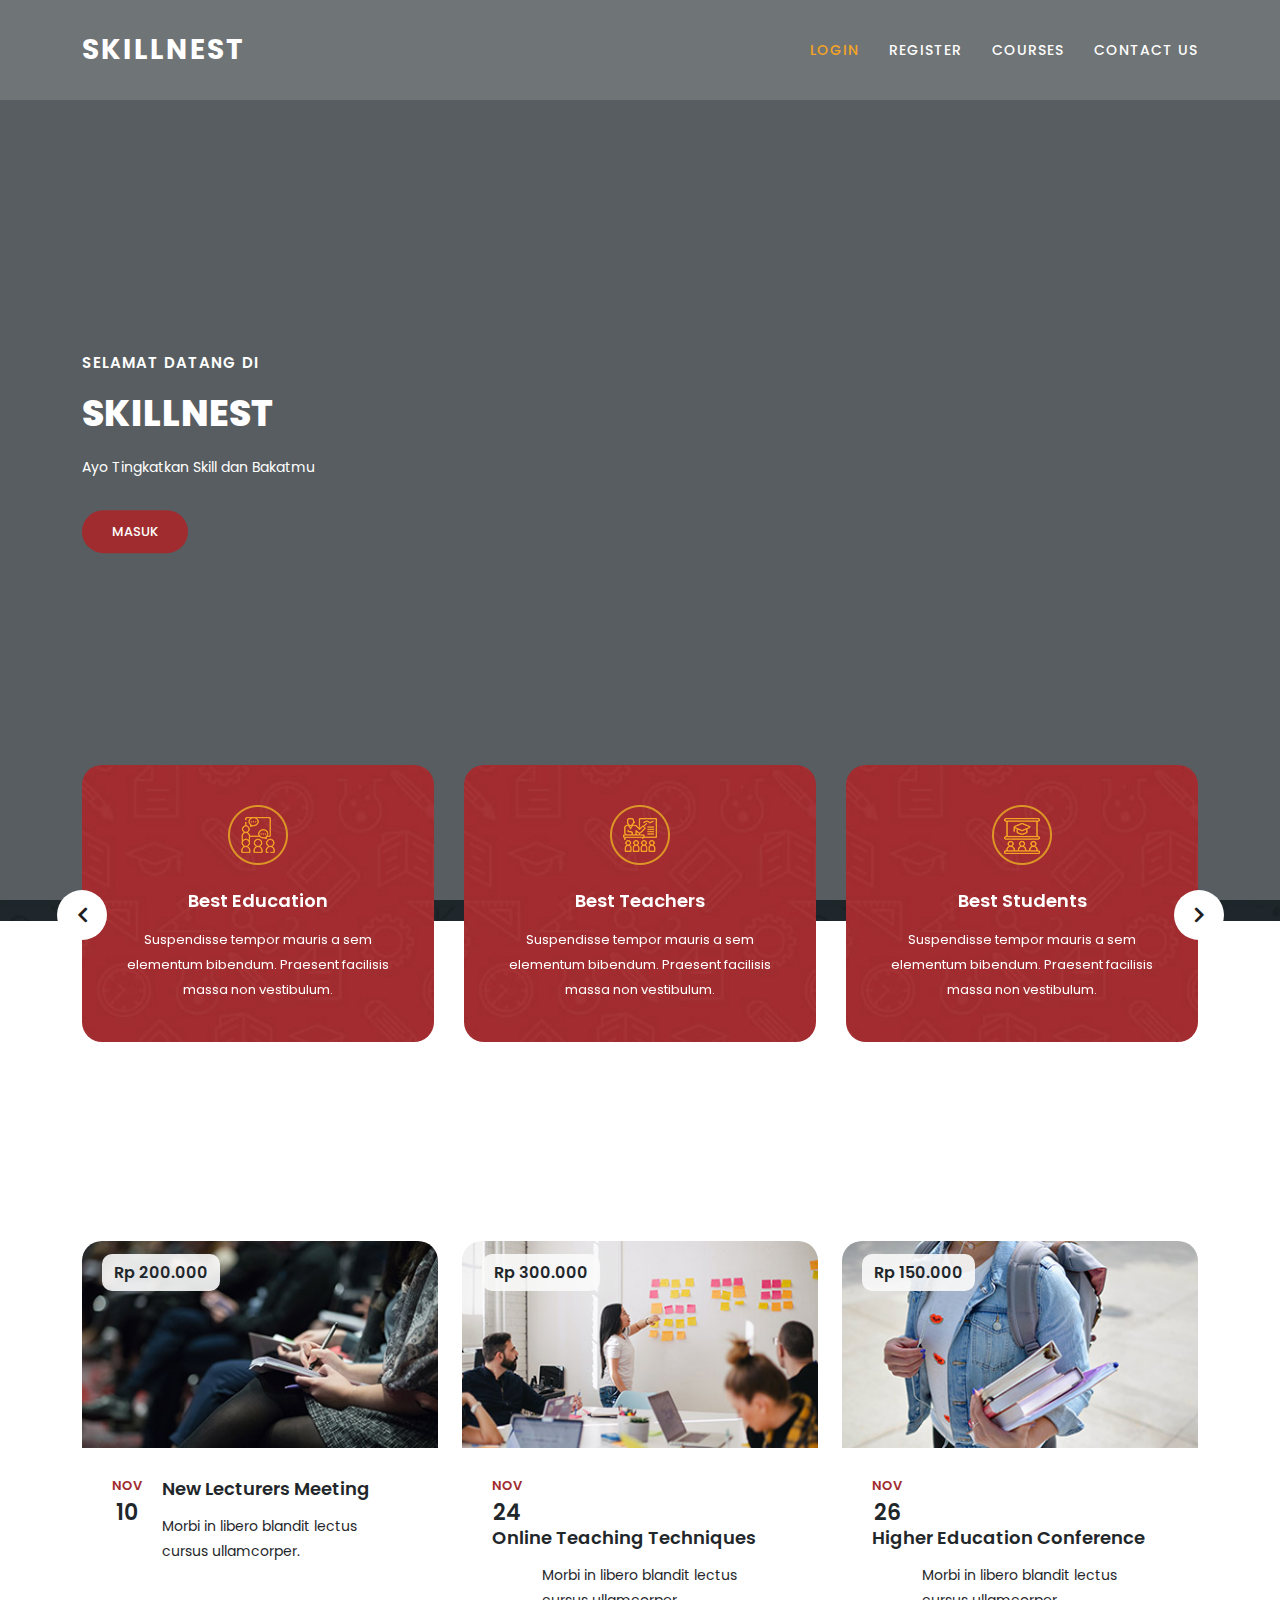
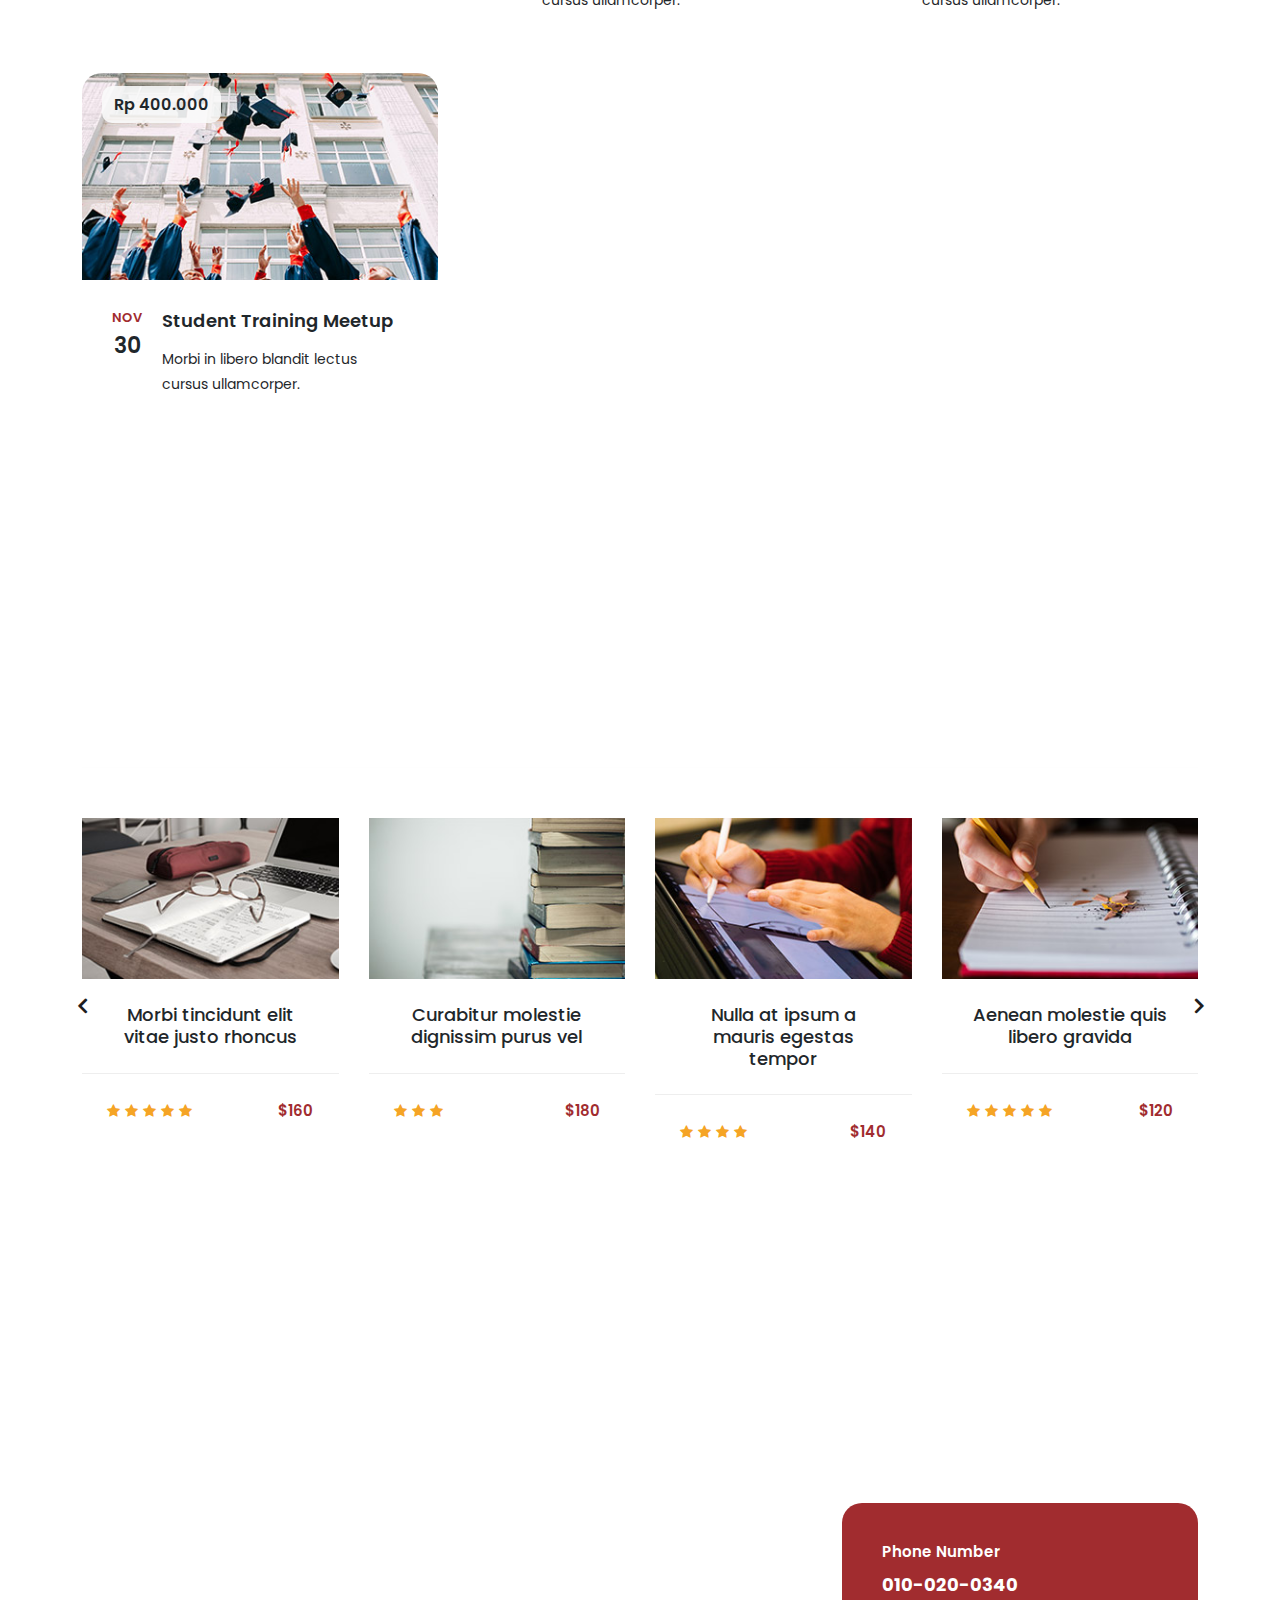
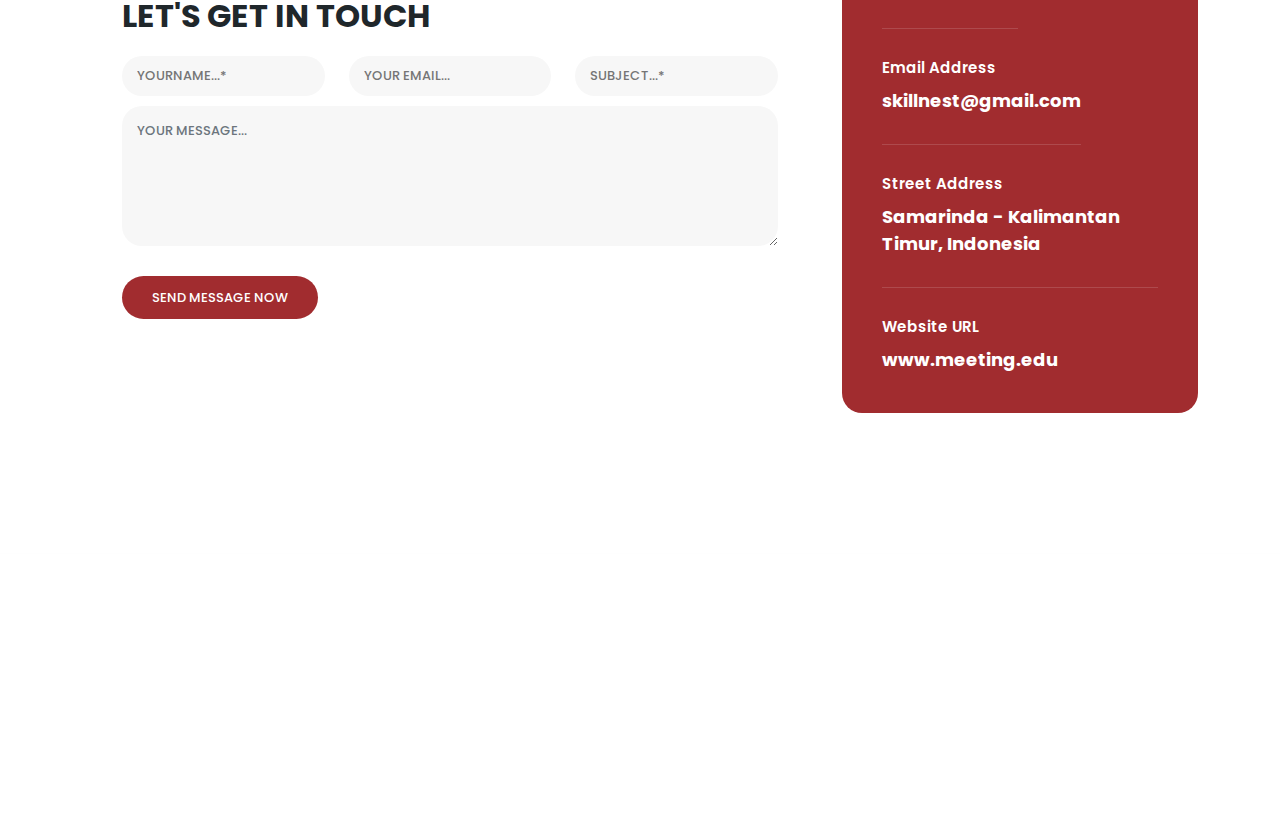
==== index.html @ efd804af "test" ====
<!DOCTYPE html>
<html lang="en">

  <head>

    <meta charset="utf-8">
    <meta name="viewport" content="width=device-width, initial-scale=1, shrink-to-fit=no">
    <meta name="description" content="">
    <meta name="author" content="TemplateMo">
    <link href="https://fonts.googleapis.com/css?family=Poppins:100,200,300,400,500,600,700,800,900" rel="stylesheet">

    <title>Landing Page</title>

    <!-- Bootstrap core CSS -->
    <link href="vendor/bootstrap/css/bootstrap.min.css" rel="stylesheet">


    <!-- Additional CSS Files -->
    <link rel="stylesheet" href="assets/css/fontawesome.css">
    <link rel="stylesheet" href="assets/css/templatemo-edu-meeting.css">
    <link rel="stylesheet" href="assets/css/owl.css">
    <link rel="stylesheet" href="assets/css/lightbox.css">

  </head>

<body>


  <!-- ***** Header Area Start ***** -->
  <header class="header-area header-sticky">
      <div class="container">
          <div class="row">
              <div class="col-12">
                  <nav class="main-nav">
                      <!-- ***** Logo Start ***** -->
                      <a href="index.html" class="logo">
                          SkillNest     
                      </a>
                      <!-- ***** Logo End ***** -->
                      <!-- ***** Menu Start ***** -->
                      <ul class="nav">
                          <li class="scroll-to-section"><a href="#top" class="active">Login</a></li>
                          <li class="scroll-to-section"><a href="#apply">Register
                          <li><a href="meetings.html">Courses</a></li>
                          <li class="scroll-to-section"><a href="#contact">Contact Us</a></li> 
                      </ul>        
                      <a class='menu-trigger'>
                          <span>Menu</span>
                      </a>
                      <!-- ***** Menu End ***** -->
                  </nav>
              </div>
          </div>
      </div>
  </header>
  <!-- ***** Header Area End ***** -->

  <!-- ***** Main Banner Area Start ***** -->
  <section class="section main-banner" id="top" data-section="section1">
      <video autoplay muted loop id="bg-video">
          <source src="assets/images/course-video.mp4" type="video/mp4" />
      </video>

      <div class="video-overlay header-text">
          <div class="container">
            <div class="row">
              <div class="col-lg-12">
                <div class="caption">
              <h6>Selamat Datang di</h6>
              <h2>SkillNest</h2>
              <p>Ayo Tingkatkan Skill dan Bakatmu</p>
              <div class="main-button-red">
                  <div class="scroll-to-section"><a href="#contact">Masuk</a></div>
              </div>
          </div>
              </div>
            </div>
          </div>
      </div>
  </section>
  <!-- ***** Main Banner Area End ***** -->

  <section class="services">
    <div class="container">
      <div class="row">
        <div class="col-lg-12">
          <div class="owl-service-item owl-carousel">
          
            <div class="item">
              <div class="icon">
                <img src="assets/images/service-icon-01.png" alt="">
              </div>
              <div class="down-content">
                <h4>Best Education</h4>
                <p>Suspendisse tempor mauris a sem elementum bibendum. Praesent facilisis massa non vestibulum.</p>
              </div>
            </div>
            
            <div class="item">
              <div class="icon">
                <img src="assets/images/service-icon-02.png" alt="">
              </div>
              <div class="down-content">
                <h4>Best Teachers</h4>
                <p>Suspendisse tempor mauris a sem elementum bibendum. Praesent facilisis massa non vestibulum.</p>
              </div>
            </div>
            
            <div class="item">
              <div class="icon">
                <img src="assets/images/service-icon-03.png" alt="">
              </div>
              <div class="down-content">
                <h4>Best Students</h4>
                <p>Suspendisse tempor mauris a sem elementum bibendum. Praesent facilisis massa non vestibulum.</p>
              </div>
            </div>
            
            <div class="item">
              <div class="icon">
                <img src="assets/images/service-icon-02.png" alt="">
              </div>
              <div class="down-content">
                <h4>Online Meeting</h4>
                <p>Suspendisse tempor mauris a sem elementum bibendum. Praesent facilisis massa non vestibulum.</p>
              </div>
            </div>
            
            <div class="item">
              <div class="icon">
                <img src="assets/images/service-icon-03.png" alt="">
              </div>
              <div class="down-content">
                <h4>Best Networking</h4>
                <p>Suspendisse tempor mauris a sem elementum bibendum. Praesent facilisis massa non vestibulum.</p>
              </div>
            </div>
            
          </div>
        </div>
      </div>
    </div>
  </section>

  <section class="upcoming-meetings" id="meetings">
    <div class="container">
      <div class="row">
        <div class="col-lg-12">
          <div class="section-heading">
            <h2>Upcoming Meetings</h2>
          </div>
        </div>
        <div class="col-lg-12">
          <div class="row">
            <div class="col-lg-4 ">
              <div class="meeting-item">
                <div class="thumb">
                  <div class="price">
                    <span>Rp 200.000</span>
                  </div>
                  <a href="meeting-details.html"><img src="assets/images/meeting-01.jpg" alt="New Lecturer Meeting"></a>
                </div>
                <div class="down-content">
                  <div class="date">
                    <h6>Nov <span>10</span></h6>
                  </div>
                  <a href="meeting-details.html"><h4>New Lecturers Meeting</h4></a>
                  <p>Morbi in libero blandit lectus<br>cursus ullamcorper.</p>
                </div>
              </div>
            </div>
            <div class="col-lg-4">
              <div class="meeting-item">
                <div class="thumb">
                  <div class="price">
                    <span>Rp 300.000</span>
                  </div>
                  <a href="meeting-details.html"><img src="assets/images/meeting-02.jpg" alt="Online Teaching"></a>
                </div>
                <div class="down-content">
                  <div class="date">
                    <h6>Nov <span>24</span></h6>
                  </div>
                  <a href="meeting-details.html"><h4>Online Teaching Techniques</h4></a>
                  <p>Morbi in libero blandit lectus<br>cursus ullamcorper.</p>
                </div>
              </div>
            </div>
            <div class="col-lg-4">
              <div class="meeting-item">
                <div class="thumb">
                  <div class="price">
                    <span>Rp 150.000</span>
                  </div>
                  <a href="meeting-details.html"><img src="assets/images/meeting-03.jpg" alt="Higher Education"></a>
                </div>
                <div class="down-content">
                  <div class="date">
                    <h6>Nov <span>26</span></h6>
                  </div>
                  <a href="meeting-details.html"><h4>Higher Education Conference</h4></a>
                  <p>Morbi in libero blandit lectus<br>cursus ullamcorper.</p>
                </div>
              </div>
            </div>
            <div class="col-lg-4
            ">
              <div class="meeting-item">
                <div class="thumb">
                  <div class="price">
                    <span>Rp 400.000</span>
                  </div>
                  <a href="meeting-details.html"><img src="assets/images/meeting-04.jpg" alt="Student Training"></a>
                </div>
                <div class="down-content">
                  <div class="date">
                    <h6>Nov <span>30</span></h6>
                  </div>
                  <a href="meeting-details.html"><h4>Student Training Meetup</h4></a>
                  <p>Morbi in libero blandit lectus<br>cursus ullamcorper.</p>
                </div>
              </div>
            </div>
          </div>
        </div>
      </div>
    </div>
  </section>

  <!-- <section class="apply-now" id="apply">
  <div class="container">
      <div class="row">
        <div class="col-lg-6 align-self-center">
          <div class="row">
            <div class="col-lg-12">
              <div class="item">
                <h3>APPLY FOR BACHELOR DEGREE</h3>
                <p>You are allowed to use this edu meeting CSS template for your school or university or business. You can feel free to modify or edit this layout.</p>
                <div class="main-button-red">
                  <div class="scroll-to-section"><a href="#contact">Join Us Now!</a></div>
              </div>
              </div>
            </div>
            <div class="col-lg-12">
              <div class="item">
                <h3>APPLY FOR BACHELOR DEGREE</h3>
                <p>You are not allowed to redistribute the template ZIP file on any other template website. Please contact us for more information.</p>
                <div class="main-button-yellow">
                  <div class="scroll-to-section"><a href="#contact">Join Us Now!</a></div>
              </div>
              </div>
            </div>
          </div>
        </div>
        <div class="col-lg-6">
          <div class="accordions is-first-expanded">
            <article class="accordion">
                <div class="accordion-head">
                    <span>About Edu Meeting HTML Template</span>
                    <span class="icon">
                        <i class="icon fa fa-chevron-right"></i>
                    </span>
                </div>
                <div class="accordion-body">
                    <div class="content">
                        <p>If you want to get the latest collection of HTML CSS templates for your websites, you may visit <a rel="nofollow" href="https://www.toocss.com/" target="_blank">Too CSS website</a>. If you need a working contact form script, please visit <a href="https://templatemo.com/contact" target="_parent">our contact page</a> for more info.</p>
                    </div>
                </div>
            </article>
            <article class="accordion">
                <div class="accordion-head">
                    <span>HTML CSS Bootstrap Layout</span>
                    <span class="icon">
                        <i class="icon fa fa-chevron-right"></i>
                    </span>
                </div>
                <div class="accordion-body">
                    <div class="content">
                        <p>Etiam posuere metus orci, vel consectetur elit imperdiet eu. Cras ipsum magna, maximus at semper sit amet, eleifend eget neque. Nunc facilisis quam purus, sed vulputate augue interdum vitae. Aliquam a elit massa.<br><br>
                        Nulla malesuada elit lacus, ac ultricies massa varius sed. Etiam eu metus eget nibh consequat aliquet. Proin fringilla, quam at euismod porttitor, odio odio tempus ligula, ut feugiat ex erat nec mauris. Donec viverra velit eget lectus sollicitudin tincidunt.</p>
                    </div>
                </div>
            </article>
            <article class="accordion">
                <div class="accordion-head">
                    <span>Please tell your friends</span>
                    <span class="icon">
                        <i class="icon fa fa-chevron-right"></i>
                    </span>
                </div>
                <div class="accordion-body">
                    <div class="content">
                        <p>Ut vehicula mauris est, sed sodales justo rhoncus eu. Morbi porttitor quam velit, at ullamcorper justo suscipit sit amet. Quisque at suscipit mi, non efficitur velit.<br><br>
                        Cras et tortor semper, placerat eros sit amet, porta est. Mauris porttitor sapien et quam volutpat luctus. Nullam sodales ipsum ac neque ultricies varius.</p>
                    </div>
                </div>
            </article>
            <article class="accordion last-accordion">
                <div class="accordion-head">
                    <span>Share this to your colleagues</span>
                    <span class="icon">
                        <i class="icon fa fa-chevron-right"></i>
                    </span>
                </div>
                <div class="accordion-body">
                    <div class="content">
                        <p>Maecenas suscipit enim libero, vel lobortis justo condimentum id. Interdum et malesuada fames ac ante ipsum primis in faucibus.<br><br>
                        Sed eleifend metus sit amet magna tristique, posuere laoreet arcu semper. Nulla pellentesque ut tortor sit amet maximus. In eu libero ullamcorper, semper nisi quis, convallis nisi.</p>
                    </div>
                </div>
            </article>
        </div>
        </div>
      </div>
    </div>
  </section> -->

  <section class="our-courses" id="courses">
    <div class="container">
      <div class="row">
        <div class="col-lg-12">
          <div class="section-heading">
            <h2>Our Popular Courses</h2>
          </div>
        </div>
        <div class="col-lg-12">
          <div class="owl-courses-item owl-carousel">
            <div class="item">
              <img src="assets/images/course-01.jpg" alt="Course One">
              <div class="down-content">
                <h4>Morbi tincidunt elit vitae justo rhoncus</h4>
                <div class="info">
                  <div class="row">
                    <div class="col-8">
                      <ul>
                        <li><i class="fa fa-star"></i></li>
                        <li><i class="fa fa-star"></i></li>
                        <li><i class="fa fa-star"></i></li>
                        <li><i class="fa fa-star"></i></li>
                        <li><i class="fa fa-star"></i></li>
                      </ul>
                    </div>
                    <div class="col-4">
                       <span>$160</span>
                    </div>
                  </div>
                </div>
              </div>
            </div>
            <div class="item">
              <img src="assets/images/course-02.jpg" alt="Course Two">
              <div class="down-content">
                <h4>Curabitur molestie dignissim purus vel</h4>
                <div class="info">
                  <div class="row">
                    <div class="col-8">
                      <ul>
                        <li><i class="fa fa-star"></i></li>
                        <li><i class="fa fa-star"></i></li>
                        <li><i class="fa fa-star"></i></li>
                      </ul>
                    </div>
                    <div class="col-4">
                       <span>$180</span>
                    </div>
                  </div>
                </div>
              </div>
            </div>
            <div class="item">
              <img src="assets/images/course-03.jpg" alt="">
              <div class="down-content">
                <h4>Nulla at ipsum a mauris egestas tempor</h4>
                <div class="info">
                  <div class="row">
                    <div class="col-8">
                      <ul>
                        <li><i class="fa fa-star"></i></li>
                        <li><i class="fa fa-star"></i></li>
                        <li><i class="fa fa-star"></i></li>
                        <li><i class="fa fa-star"></i></li>
                      </ul>
                    </div>
                    <div class="col-4">
                       <span>$140</span>
                    </div>
                  </div>
                </div>
              </div>
            </div>
            <div class="item">
              <img src="assets/images/course-04.jpg" alt="">
              <div class="down-content">
                <h4>Aenean molestie quis libero gravida</h4>
                <div class="info">
                  <div class="row">
                    <div class="col-8">
                      <ul>
                        <li><i class="fa fa-star"></i></li>
                        <li><i class="fa fa-star"></i></li>
                        <li><i class="fa fa-star"></i></li>
                        <li><i class="fa fa-star"></i></li>
                        <li><i class="fa fa-star"></i></li>
                      </ul>
                    </div>
                    <div class="col-4">
                       <span>$120</span>
                    </div>
                  </div>
                </div>
              </div>
            </div>
            <div class="item">
              <img src="assets/images/course-01.jpg" alt="">
              <div class="down-content">
                <h4>Lorem ipsum dolor sit amet adipiscing elit</h4>
                <div class="info">
                  <div class="row">
                    <div class="col-8">
                      <ul>
                        <li><i class="fa fa-star"></i></li>
                        <li><i class="fa fa-star"></i></li>
                        <li><i class="fa fa-star"></i></li>
                        <li><i class="fa fa-star"></i></li>
                        <li><i class="fa fa-star"></i></li>
                      </ul>
                    </div>
                    <div class="col-4">
                       <span>$250</span>
                    </div>
                  </div>
                </div>
              </div>
            </div>
            <div class="item">
              <img src="assets/images/course-02.jpg" alt="">
              <div class="down-content">
                <h4>TemplateMo is the best website for Free CSS</h4>
                <div class="info">
                  <div class="row">
                    <div class="col-8">
                      <ul>
                        <li><i class="fa fa-star"></i></li>
                        <li><i class="fa fa-star"></i></li>
                        <li><i class="fa fa-star"></i></li>
                        <li><i class="fa fa-star"></i></li>
                        <li><i class="fa fa-star"></i></li>
                      </ul>
                    </div>
                    <div class="col-4">
                       <span>$270</span>
                    </div>
                  </div>
                </div>
              </div>
            </div>
            <div class="item">
              <img src="assets/images/course-03.jpg" alt="">
              <div class="down-content">
                <h4>Web Design Templates at your finger tips</h4>
                <div class="info">
                  <div class="row">
                    <div class="col-8">
                      <ul>
                        <li><i class="fa fa-star"></i></li>
                        <li><i class="fa fa-star"></i></li>
                        <li><i class="fa fa-star"></i></li>
                        <li><i class="fa fa-star"></i></li>
                        <li><i class="fa fa-star"></i></li>
                      </ul>
                    </div>
                    <div class="col-4">
                       <span>$340</span>
                    </div>
                  </div>
                </div>
              </div>
            </div>
            <div class="item">
              <img src="assets/images/course-04.jpg" alt="">
              <div class="down-content">
                <h4>Please visit our website again</h4>
                <div class="info">
                  <div class="row">
                    <div class="col-8">
                      <ul>
                        <li><i class="fa fa-star"></i></li>
                        <li><i class="fa fa-star"></i></li>
                        <li><i class="fa fa-star"></i></li>
                        <li><i class="fa fa-star"></i></li>
                        <li><i class="fa fa-star"></i></li>
                      </ul>
                    </div>
                    <div class="col-4">
                       <span>$360</span>
                    </div>
                  </div>
                </div>
              </div>
            </div>
            <div class="item">
              <img src="assets/images/course-01.jpg" alt="">
              <div class="down-content">
                <h4>Responsive HTML Templates for you</h4>
                <div class="info">
                  <div class="row">
                    <div class="col-8">
                      <ul>
                        <li><i class="fa fa-star"></i></li>
                        <li><i class="fa fa-star"></i></li>
                        <li><i class="fa fa-star"></i></li>
                        <li><i class="fa fa-star"></i></li>
                        <li><i class="fa fa-star"></i></li>
                      </ul>
                    </div>
                    <div class="col-4">
                       <span>$400</span>
                    </div>
                  </div>
                </div>
              </div>
            </div>
            <div class="item">
              <img src="assets/images/course-02.jpg" alt="">
              <div class="down-content">
                <h4>Download Free CSS Layouts for your business</h4>
                <div class="info">
                  <div class="row">
                    <div class="col-8">
                      <ul>
                        <li><i class="fa fa-star"></i></li>
                        <li><i class="fa fa-star"></i></li>
                        <li><i class="fa fa-star"></i></li>
                        <li><i class="fa fa-star"></i></li>
                        <li><i class="fa fa-star"></i></li>
                      </ul>
                    </div>
                    <div class="col-4">
                       <span>$430</span>
                    </div>
                  </div>
                </div>
              </div>
            </div>
            <div class="item">
              <img src="assets/images/course-03.jpg" alt="">
              <div class="down-content">
                <h4>Morbi in libero blandit lectus cursus</h4>
                <div class="info">
                  <div class="row">
                    <div class="col-8">
                      <ul>
                        <li><i class="fa fa-star"></i></li>
                        <li><i class="fa fa-star"></i></li>
                        <li><i class="fa fa-star"></i></li>
                        <li><i class="fa fa-star"></i></li>
                        <li><i class="fa fa-star"></i></li>
                      </ul>
                    </div>
                    <div class="col-4">
                       <span>$480</span>
                    </div>
                  </div>
                </div>
              </div>
            </div>
            <div class="item">
              <img src="assets/images/course-04.jpg" alt="">
              <div class="down-content">
                <h4>Curabitur molestie dignissim purus</h4>
                <div class="info">
                  <div class="row">
                    <div class="col-8">
                      <ul>
                        <li><i class="fa fa-star"></i></li>
                        <li><i class="fa fa-star"></i></li>
                        <li><i class="fa fa-star"></i></li>
                        <li><i class="fa fa-star"></i></li>
                        <li><i class="fa fa-star"></i></li>
                      </ul>
                    </div>
                    <div class="col-4">
                       <span>$560</span>
                    </div>
                  </div>
                </div>
              </div>
            </div>
          </div>
        </div>
      </div>
    </div>
  </section>

  <!-- <section class="our-facts">
    <div class="container">
      <div class="row">
        <div class="col-lg-6">
          <div class="row">
            <div class="col-lg-12">
              <h2>A Few Facts About Our University</h2>
            </div>
            <div class="col-lg-6">
              <div class="row">
                <div class="col-12">
                  <div class="count-area-content percentage">
                    <div class="count-digit">94</div>
                    <div class="count-title">Succesed Students</div>
                  </div>
                </div>
                <div class="col-12">
                  <div class="count-area-content">
                    <div class="count-digit">126</div>
                    <div class="count-title">Current Teachers</div>
                  </div>
                </div>
              </div>
            </div>
            <div class="col-lg-6">
              <div class="row">
                <div class="col-12">
                  <div class="count-area-content new-students">
                    <div class="count-digit">2345</div>
                    <div class="count-title">New Students</div>
                  </div>
                </div> 
                <div class="col-12">
                  <div class="count-area-content">
                    <div class="count-digit">32</div>
                    <div class="count-title">Awards</div>
                  </div>
                </div>
              </div>
            </div>
          </div>
        </div> 
        <div class="col-lg-6 align-self-center">
          <div class="video">
            <a href="https://www.youtube.com/watch?v=HndV87XpkWg" target="_blank"><img src="assets/images/play-icon.png" alt=""></a>
          </div>
        </div>
      </div>
    </div>
  </section> -->

  <section class="loginform" id="contact">
    <div class="container">
      <div class="row">
        <div class="col-lg-8 align-self-center">
          <div class="row">
            <div class="col-lg-12">
              <form id="contact" action="" method="post">
                <div class="row">
                  <div class="col-lg-12">
                    <h2>Let's get in touch</h2>
                  </div>
                  <div class="col-lg-4">
                    <fieldset>
                      <input name="name" type="text" id="name" placeholder="YOURNAME...*" required="">
                    </fieldset>
                  </div>
                  <div class="col-lg-4">
                    <fieldset>
                    <input name="email" type="text" id="email" pattern="[^ @]*@[^ @]*" placeholder="YOUR EMAIL..." required="">
                  </fieldset>
                  </div>
                  <div class="col-lg-4">
                    <fieldset>
                      <input name="subject" type="text" id="subject" placeholder="SUBJECT...*" required="">
                    </fieldset>
                  </div>
                  <div class="col-lg-12">
                    <fieldset>
                      <textarea name="message" type="text" class="form-control" id="message" placeholder="YOUR MESSAGE..." required=""></textarea>
                    </fieldset>
                  </div>
                  <div class="col-lg-12">
                    <fieldset>
                      <button type="submit" id="form-submit" class="button">SEND MESSAGE NOW</button>
                    </fieldset>
                  </div>
                </div>
              </form>
            </div>
          </div>
        </div>
        <div class="col-lg-4">
          <div class="right-info">
            <ul>
              <li>
                <h6>Phone Number</h6>
                <span>010-020-0340</span>
              </li>
              <li>
                <h6>Email Address</h6>
                <span>skillnest@gmail.com</span>
              </li>
              <li>
                <h6>Street Address</h6>
                <span>Samarinda - Kalimantan Timur, Indonesia</span>
              </li>
              <li>
                <h6>Website URL</h6>
                <span>www.meeting.edu</span>
              </li>
            </ul>
          </div>
        </div>
      </div>
    </div>
    <div class="footer">
      <p>Copyright © 2024 SkillNest Co., Ltd. All Rights Reserved. 
        </p>
    </div>
  </section>

  <!-- Scripts -->
  <!-- Bootstrap core JavaScript -->
    <script src="vendor/jquery/jquery.min.js"></script>
    <script src="vendor/bootstrap/js/bootstrap.bundle.min.js"></script>

    <script src="assets/js/isotope.min.js"></script>
    <script src="assets/js/owl-carousel.js"></script>
    <script src="assets/js/lightbox.js"></script>
    <script src="assets/js/tabs.js"></script>
    <script src="assets/js/video.js"></script>
    <script src="assets/js/slick-slider.js"></script>
    <script src="assets/js/custom.js"></script>
    <script>
        //according to loftblog tut
        $('.nav li:first').addClass('active');

        var showSection = function showSection(section, isAnimate) {
          var
          direction = section.replace(/#/, ''),
          reqSection = $('.section').filter('[data-section="' + direction + '"]'),
          reqSectionPos = reqSection.offset().top - 0;

          if (isAnimate) {
            $('body, html').animate({
              scrollTop: reqSectionPos },
            800);
          } else {
            $('body, html').scrollTop(reqSectionPos);
          }

        };

        var checkSection = function checkSection() {
          $('.section').each(function () {
            var
            $this = $(this),
            topEdge = $this.offset().top - 80,
            bottomEdge = topEdge + $this.height(),
            wScroll = $(window).scrollTop();
            if (topEdge < wScroll && bottomEdge > wScroll) {
              var
              currentId = $this.data('section'),
              reqLink = $('a').filter('[href*=\\#' + currentId + ']');
              reqLink.closest('li').addClass('active').
              siblings().removeClass('active');
            }
          });
        };

        $('.main-menu, .responsive-menu, .scroll-to-section').on('click', 'a', function (e) {
          e.preventDefault();
          showSection($(this).attr('href'), true);
        });

        $(window).scroll(function () {
          checkSection();
        });
    </script>
</body>

</body>
</html>
---- assets/css/templatemo-edu-meeting.css ----
/*

TemplateMo 569 Edu Meeting

https://templatemo.com/tm-569-edu-meeting

*/

/* ---------------------------------------------
Table of contents
------------------------------------------------
01. font & reset css
02. reset
03. global styles
04. header
05. banner
06. features
07. testimonials
08. contact
09. footer
10. preloader
11. search
12. portfolio

--------------------------------------------- */
/* 
---------------------------------------------
font & reset css
--------------------------------------------- 
*/
@import url("https://fonts.googleapis.com/css?family=Poppins:100,200,300,400,500,600,700,800,900");
/* 
---------------------------------------------
reset
--------------------------------------------- 
*/
html, body, div, span, applet, object, iframe, h1, h2, h3, h4, h5, h6, p, blockquote, div
pre, a, abbr, acronym, address, big, cite, code, del, dfn, em, font, img, ins, kbd, q,
s, samp, small, strike, strong, sub, sup, tt, var, b, u, i, center, dl, dt, dd, ol, ul, li,
figure, header, nav, section, article, aside, footer, figcaption {
  margin: 0;
  padding: 0;
  border: 0;
  outline: 0;
}

.clearfix:after {
  content: ".";
  display: block;
  clear: both;
  visibility: hidden;
  line-height: 0;
  height: 0;
}

.clearfix {
  display: inline-block;
}

html[xmlns] .clearfix {
  display: block;
}

* html .clearfix {
  height: 1%;
}

ul, li {
  padding: 0;
  margin: 0;
  list-style: none;
}

header, nav, section, article, aside, footer, hgroup {
  display: block;
}

* {
  box-sizing: border-box;
}

html, body {
  font-family: 'Poppins', sans-serif;
  font-weight: 400;
  background-color: #fff;
  font-size: 16px;
  -ms-text-size-adjust: 100%;
  -webkit-font-smoothing: antialiased;
  -moz-osx-font-smoothing: grayscale;
}

a {
  text-decoration: none !important;
  color: #3CF;
}

a:hover {
	color: #FC3;
}

h1, h2, h3, h4, h5, h6 {
  margin-top: 0px;
  margin-bottom: 0px;
}

ul {
  margin-bottom: 0px;
}

p {
  font-size: 14px;
  line-height: 25px;
  color: #2a2a2a;
}

img {
  width: 100%;
  overflow: hidden;
}

/* 
---------------------------------------------
global styles
--------------------------------------------- 
*/
html,
body {
  background: #fff;
  font-family: 'Poppins', sans-serif;
}

::selection {
  background: #f5a425;
  color: #fff;
}

::-moz-selection {
  background: #f5a425;
  color: #fff;
}

@media (max-width: 991px) {
  html, body {
    overflow-x: hidden;
  }
  .mobile-top-fix {
    margin-top: 30px;
    margin-bottom: 0px;
  }
  .mobile-bottom-fix {
    margin-bottom: 30px;
  }
  .mobile-bottom-fix-big {
    margin-bottom: 60px;
  }
}

.main-button-red a {
  font-size: 13px;
  color: #fff;
  background-color: #a12c2f;
  padding: 12px 30px;
  display: inline-block;
  border-radius: 22px;
  font-weight: 500;
  text-transform: uppercase;
  transition: all .3s;
}

.main-button-red a:hover {
  opacity: 0.9;
}

.main-button-yellow a {
  font-size: 13px;
  color: #fff;
  background-color: #f5a425;
  padding: 12px 30px;
  display: inline-block;
  border-radius: 22px;
  font-weight: 500;
  text-transform: uppercase;
  transition: all .3s;
}

.main-button-yellow a:hover {
  opacity: 0.9;
}

.section-heading h2 {
  line-height: 40px;
  margin-top: 0px;
  margin-bottom: 50px; 
  padding-bottom: 20px;
  border-bottom: 1px solid rgba(250,250,250,0.15);
  font-size: 22px;
  font-weight: 700;
  text-transform: uppercase;
  color: #fff;
}


/* 
---------------------------------------------
header
--------------------------------------------- 
*/

.sub-header {
  background-color: #1f272b;
  position: relative;
  z-index: 1111;
}

.sub-header .left-content p {
  color: #fff;
  padding: 8px 0px;
  font-size: 13px;
}

.sub-header .right-icons {
  text-align: right;
  padding: 8px 0px;
}

.sub-header .right-icons ul li {
  display: inline-block;
  margin-left: 15px;
}

.sub-header .right-icons ul li a {
  color: #fff;
  font-size: 14px;
  transition: all .3s;
}

.sub-header .right-icons ul li a:hover {
  color: #f5a425;
}

.sub-header .left-content p em {
   font-style: normal;
   color: #f5a425;
}

.background-header {
  background-color: #fff!important;
  height: 80px!important;
  position: fixed!important;
  top: 0!important;
  left: 0;
  right: 0;
  box-shadow: 0px 0px 10px rgba(0,0,0,0.15)!important;
}

.background-header .main-nav .nav li a {
  color: #1e1e1e!important;
}

.background-header .logo,
.background-header .main-nav .nav li a {
  color: #1e1e1e!important;
}

.background-header .main-nav .nav li:hover a {
  color: #fb5849!important;
}

.background-header .nav li a.active {
  color: #fb5849!important;
}

.header-area {
  background-color: rgba(250,250,250,0.15);
  position: absolute;
  top: 0px;
  left: 0;
  right: 0;
  z-index: 100;
  -webkit-transition: all .5s ease 0s;
  -moz-transition: all .5s ease 0s;
  -o-transition: all .5s ease 0s;
  transition: all .5s ease 0s;
}

.header-area .main-nav {
  min-height: 80px;
  background: transparent;
}

.header-area .main-nav .logo {
  line-height: 100px;
  color: #fff;
  font-size: 28px;
  font-weight: 700;
  text-transform: uppercase;
  letter-spacing: 2px;
  float: left;
  -webkit-transition: all 0.3s ease 0s;
  -moz-transition: all 0.3s ease 0s;
  -o-transition: all 0.3s ease 0s;
  transition: all 0.3s ease 0s;
}

.background-header .main-nav .logo {
  line-height: 75px;
}

.background-header .nav {
  margin-top: 20px !important;
}

.header-area .main-nav .nav {
  float: right;
  margin-top: 30px;
  margin-right: 0px;
  background-color: transparent;
  -webkit-transition: all 0.3s ease 0s;
  -moz-transition: all 0.3s ease 0s;
  -o-transition: all 0.3s ease 0s;
  transition: all 0.3s ease 0s;
  position: relative;
  z-index: 999;
}

.header-area .main-nav .nav li {
  padding-left: 15px;
  padding-right: 15px;
}

.header-area .main-nav .nav li:last-child {
  padding-right: 0px;
}

.header-area .main-nav .nav li a {
  display: block;
  font-weight: 500;
  font-size: 14px;
  text-transform: uppercase;
  color: #fff;
  -webkit-transition: all 0.3s ease 0s;
  -moz-transition: all 0.3s ease 0s;
  -o-transition: all 0.3s ease 0s;
  transition: all 0.3s ease 0s;
  height: 40px;
  line-height: 40px;
  border: transparent;
  letter-spacing: 1px;
}

.header-area .main-nav .nav li:hover a,
.header-area .main-nav .nav li a.active {
  color: #f5a425!important;
}

.background-header .main-nav .nav li:hover a,
.background-header .main-nav .nav li a.active {
  color: #f5a425!important;
  opacity: 1;
}

.header-area .main-nav .nav li.has-sub {
  position: relative;
  padding-right: 15px;
}

.header-area .main-nav .nav li.has-sub:after {
  font-family: FontAwesome;
  content: "\f107";
  font-size: 12px;
  color: #fff;
  position: absolute;
  right: 5px;
  top: 12px;
}

.background-header .main-nav .nav li.has-sub:after {
  color: #1e1e1e;
}

.header-area .main-nav .nav li.has-sub ul.sub-menu {
  position: absolute;
  width: 200px;
  box-shadow: 0 2px 28px 0 rgba(0, 0, 0, 0.06);
  overflow: hidden;
  top: 40px;
  opacity: 0;
  transition: all .3s;
  transform: translateY(+2em);
  visibility: hidden;
  z-index: -1;
}

.header-area .main-nav .nav li.has-sub ul.sub-menu li {
  margin-left: 0px;
  padding-left: 0px;
  padding-right: 0px;
}

.header-area .main-nav .nav li.has-sub ul.sub-menu li a {
  opacity: 1;
  display: block;
  background: #f7f7f7;
  color: #2a2a2a!important;
  padding-left: 20px;
  height: 40px;
  line-height: 40px;
  -webkit-transition: all 0.3s ease 0s;
  -moz-transition: all 0.3s ease 0s;
  -o-transition: all 0.3s ease 0s;
  transition: all 0.3s ease 0s;
  position: relative;
  font-size: 13px;
  font-weight: 400;
  border-bottom: 1px solid #eee;
}

.header-area .main-nav .nav li.has-sub ul li a:hover {
  background: #fff;
  color: #f5a425!important;
  padding-left: 25px;
}

.header-area .main-nav .nav li.has-sub ul li a:hover:before {
  width: 3px;
}

.header-area .main-nav .nav li.has-sub:hover ul.sub-menu {
  visibility: visible;
  opacity: 1;
  z-index: 1;
  transform: translateY(0%);
  transition-delay: 0s, 0s, 0.3s;
}

.header-area .main-nav .menu-trigger {
  cursor: pointer;
  display: block;
  position: absolute;
  top: 33px;
  width: 32px;
  height: 40px;
  text-indent: -9999em;
  z-index: 99;
  right: 40px;
  display: none;
}

.background-header .main-nav .menu-trigger {
  top: 23px;
}

.header-area .main-nav .menu-trigger span,
.header-area .main-nav .menu-trigger span:before,
.header-area .main-nav .menu-trigger span:after {
  -moz-transition: all 0.4s;
  -o-transition: all 0.4s;
  -webkit-transition: all 0.4s;
  transition: all 0.4s;
  background-color: #1e1e1e;
  display: block;
  position: absolute;
  width: 30px;
  height: 2px;
  left: 0;
}

.background-header .main-nav .menu-trigger span,
.background-header .main-nav .menu-trigger span:before,
.background-header .main-nav .menu-trigger span:after {
  background-color: #1e1e1e;
}

.header-area .main-nav .menu-trigger span:before,
.header-area .main-nav .menu-trigger span:after {
  -moz-transition: all 0.4s;
  -o-transition: all 0.4s;
  -webkit-transition: all 0.4s;
  transition: all 0.4s;
  background-color: #1e1e1e;
  display: block;
  position: absolute;
  width: 30px;
  height: 2px;
  left: 0;
  width: 75%;
}

.background-header .main-nav .menu-trigger span:before,
.background-header .main-nav .menu-trigger span:after {
  background-color: #1e1e1e;
}

.header-area .main-nav .menu-trigger span:before,
.header-area .main-nav .menu-trigger span:after {
  content: "";
}

.header-area .main-nav .menu-trigger span {
  top: 16px;
}

.header-area .main-nav .menu-trigger span:before {
  -moz-transform-origin: 33% 100%;
  -ms-transform-origin: 33% 100%;
  -webkit-transform-origin: 33% 100%;
  transform-origin: 33% 100%;
  top: -10px;
  z-index: 10;
}

.header-area .main-nav .menu-trigger span:after {
  -moz-transform-origin: 33% 0;
  -ms-transform-origin: 33% 0;
  -webkit-transform-origin: 33% 0;
  transform-origin: 33% 0;
  top: 10px;
}

.header-area .main-nav .menu-trigger.active span,
.header-area .main-nav .menu-trigger.active span:before,
.header-area .main-nav .menu-trigger.active span:after {
  background-color: transparent;
  width: 100%;
}

.header-area .main-nav .menu-trigger.active span:before {
  -moz-transform: translateY(6px) translateX(1px) rotate(45deg);
  -ms-transform: translateY(6px) translateX(1px) rotate(45deg);
  -webkit-transform: translateY(6px) translateX(1px) rotate(45deg);
  transform: translateY(6px) translateX(1px) rotate(45deg);
  background-color: #1e1e1e;
}

.background-header .main-nav .menu-trigger.active span:before {
  background-color: #1e1e1e;
}

.header-area .main-nav .menu-trigger.active span:after {
  -moz-transform: translateY(-6px) translateX(1px) rotate(-45deg);
  -ms-transform: translateY(-6px) translateX(1px) rotate(-45deg);
  -webkit-transform: translateY(-6px) translateX(1px) rotate(-45deg);
  transform: translateY(-6px) translateX(1px) rotate(-45deg);
  background-color: #1e1e1e;
}

.background-header .main-nav .menu-trigger.active span:after {
  background-color: #1e1e1e;
}

.header-area.header-sticky {
  min-height: 80px;
}

.header-area .nav {
  margin-top: 30px;
}

.header-area.header-sticky .nav li a.active {
  color: #f5a425;
}

@media (max-width: 1200px) {
  .header-area .main-nav .nav li {
    padding-left: 7px;
    padding-right: 7px;
  }
  .header-area .main-nav:before {
    display: none;
  }
}

@media (max-width: 767px) {
  .header-area .main-nav .logo {
    color: #1e1e1e;
  }
  .header-area.header-sticky .nav li a:hover,
  .header-area.header-sticky .nav li a.active {
    color: #f5a425!important;
    opacity: 1;
  }
  .header-area.header-sticky .nav li.search-icon a {
    width: 100%;
  }
  .header-area {
    background-color: #f7f7f7;
    padding: 0px 15px;
    height: 100px;
    box-shadow: none;
    text-align: center;
  }
  .header-area .container {
    padding: 0px;
  }
  .header-area .logo {
    margin-left: 30px;
  }
  .header-area .menu-trigger {
    display: block !important;
  }
  .header-area .main-nav {
    overflow: hidden;
  }
  .header-area .main-nav .nav {
    float: none;
    width: 100%;
    display: none;
    -webkit-transition: all 0s ease 0s;
    -moz-transition: all 0s ease 0s;
    -o-transition: all 0s ease 0s;
    transition: all 0s ease 0s;
    margin-left: 0px;
  }
  .header-area .main-nav .nav li:first-child {
    border-top: 1px solid #eee;
  }
  .header-area.header-sticky .nav {
    margin-top: 100px !important;
  }
  .header-area .main-nav .nav li {
    width: 100%;
    background: #fff;
    border-bottom: 1px solid #eee;
    padding-left: 0px !important;
    padding-right: 0px !important;
  }
  .header-area .main-nav .nav li a {
    height: 50px !important;
    line-height: 50px !important;
    padding: 0px !important;
    border: none !important;
    background: #f7f7f7 !important;
    color: #191a20 !important;
  }
  .header-area .main-nav .nav li a:hover {
    background: #eee !important;
    color: #f5a425!important;
  }
  .header-area .main-nav .nav li.has-sub ul.sub-menu {
    position: relative;
    visibility: inherit;
    opacity: 1;
    z-index: 1;
    transform: translateY(0%);
    top: 0px;
    width: 100%;
    box-shadow: none;
    height: 0px;
    transition: all 0s;
  }
  .header-area .main-nav .nav li.submenu ul li a {
    font-size: 12px;
    font-weight: 400;
  }
  .header-area .main-nav .nav li.submenu ul li a:hover:before {
    width: 0px;
  }
  .header-area .main-nav .nav li.has-sub ul.sub-menu {
    height: auto;
  }
  .header-area .main-nav .nav li.has-sub:after {
    color: #3B566E;
    right: 30px;
    font-size: 14px;
    top: 15px;
  }
  .header-area .main-nav .nav li.submenu:hover ul, .header-area .main-nav .nav li.submenu:focus ul {
    height: 0px;
  }
}

@media (min-width: 767px) {
  .header-area .main-nav .nav {
    display: flex !important;
  }
}


/* 
---------------------------------------------
banner
--------------------------------------------- 
*/

.main-banner {
  position: relative;
  max-height: 100%;
  overflow: hidden;
  margin-bottom: -7px;
}

#bg-video {
    min-width: 100%;
    min-height: 100vh;
    max-width: 100%;
    max-height: 100vh;
    object-fit: cover;
    z-index: -1;
}

#bg-video::-webkit-media-controls {
    display: none !important;
}

.video-overlay {
    position: absolute;
    background-color: rgba(31,39,43,0.75);
    top: 0;
    left: 0;
    bottom: 0;
    right: 0;
    width: 100%;
}

.main-banner .caption {
  position: absolute;
  top: 50%;
  transform: translateY(-50%);
}

.main-banner .caption h6 {
  margin-top: 0px;
  font-size: 15px;
  text-transform: uppercase;
  font-weight: 600;
  color: #fff;
  letter-spacing: 1px;
}

.main-banner .caption h2 {
  margin-top: 20px;
  margin-bottom: 20px;
  font-size: 36px;
  text-transform: uppercase;
  font-weight: 800;
  color: #fff;
  letter-spacing: 1px;
}

.main-banner .caption h2 em {
  font-style: normal;
  color: #f5a425;
  font-weight: 900;
}

.main-banner .caption p {
  color: #fff;
  font-size: 14px;
  max-width: 570px;
}

.main-banner .caption .main-button-red {
  margin-top: 30px;
}

@media screen and (max-width: 767px) {

  .main-banner .caption h6 {
    font-weight: 500;
  }

  .main-banner .caption h2 {
    font-size: 36px;
  }

}


/*
---------------------------------------------
services
---------------------------------------------
*/

.services {
  margin-top: -135px;
  position: absolute;
  width: 100%;
}

.services .item {
  background-image: url(../images/service-item-bg.jpg);
  background-repeat: no-repeat;
  background-size: cover;
  background-position: center center;
  border-radius: 20px;
  text-align: center;
  color: #fff;
  padding: 40px;
}

.services .item .icon {
  max-width: 60px;
  margin: 0 auto;
}

.services .item h4 {
  margin-top: 25px;
  margin-bottom: 15px;
  font-size: 18px;
  font-weight: 600;
}

.services .item p {
  color: #fff;
  font-size: 13px;
}

.services .owl-nav {
  display: inline-block !important;
  text-align: center;
  position: absolute;
  width: 100%;
  top: 50%;
  transform: translateY(-25px);
}
    
.services .owl-nav .owl-prev{
  margin-right: 10px;
  outline: none;
  position: absolute;
  left: -80px;
}

.services .owl-nav .owl-prev span,
.services .owl-nav .owl-next span {
  opacity: 0;
}

.services .owl-nav .owl-prev:before {
  display: inline-block;
  font-family: 'FontAwesome';
  color: #1e1e1e;
  font-size: 25px;
  font-weight: 700;
  content: '\f104';
  background-color: #fff;
  width: 50px;
  height: 50px;
  border-radius: 50%;
  line-height: 50px;
}

.services .owl-nav .owl-prev {
  opacity: 1;
  transition: all .5s;
}

.services .owl-nav .owl-prev:hover {
  opacity: 0.9;
}

.services .owl-nav .owl-next {
  opacity: 1;
  transition: all .5s;
}

.services .owl-nav .owl-next:hover {
  opacity: 0.9;
}

.services .owl-nav .owl-next{
  margin-left: 10px;
  outline: none;
  position: absolute;
  right: -85px;
}

.services .owl-nav .owl-next:before {
  display: inline-block;
  font-family: 'FontAwesome';
  color: #1e1e1e;
  font-size: 25px;
  font-weight: 700;
  content: '\f105';
  background-color: #fff;
  width: 50px;
  height: 50px;
  border-radius: 50%;
  line-height: 50px;
}


/*
---------------------------------------------
upcoming meetings
---------------------------------------------
*/

section.upcoming-meetings {
  background-image: url(../images/meetings-bg.jpg);
  background-position: center center;
  background-attachment: fixed;
  background-repeat: no-repeat;
  background-size: cover;
  padding-top: 230px;
  padding-bottom: 110px;
}

section.upcoming-meetings .section-heading {
  text-align: center;
}

section.upcoming-meetings .categories {
  background-color: #fff;
  border-radius: 20px;
  padding: 40px;
  margin-right: 45px;
}

section.upcoming-meetings .categories h4 {
  font-size: 18px;
  font-weight: 600;
  color: #1f272b;
  margin-bottom: 30px;
  padding-bottom: 20px;
  border-bottom: 1px solid #eee;
}

section.upcoming-meetings .categories ul li {
  display: inline-block;
  margin-bottom: 15px;
}

section.upcoming-meetings .categories ul li a {
  font-size: 15px;
  color: #1f272b;
  font-weight: 500;
  transition: all .3s;
}

section.upcoming-meetings .categories ul li a:hover {
  color: #a12c2f;
}

section.upcoming-meetings .categories .main-button-red {
  border-top: 1px solid #eee;
  padding-top: 30px;
  margin-top: 15px;
}

section.upcoming-meetings .categories .main-button-red a {
  width: 100%;
  text-align: center;
}

.meeting-item {
  margin-bottom: 30px;
}

.meeting-item .thumb {
  position: relative;
}

.meeting-item .thumb img {
  border-top-right-radius: 20px;
  border-top-left-radius: 20px;
}

.meeting-item .thumb .price {
  position: absolute;
  left: 20px;
  top: 20px;
}

.meeting-item .thumb .price span {
  font-size: 16px;
  color: #1f272b;
  font-weight: 600;
  background-color: rgba(250,250,250,0.9);
  padding: 7px 12px;
  border-radius: 10px;
}

.meeting-item .down-content {
  background-color: #fff;
  padding: 30px;
  border-bottom-right-radius: 20px;
  border-bottom-left-radius: 20px;
}

.meeting-item .down-content .date {
  float: left;
  text-align: center;
  display: inline-block;
  margin-right: 20px;
}

.meeting-item .down-content .date h6 {
  font-size: 13px;
  text-transform: uppercase;
  font-weight: 600;
  color: #a12c2f;
}

.meeting-item .down-content .date span {
  display: block;
  color: #1f272b;
  font-size: 22px;
  margin-top: 7px;
}

.meeting-item .down-content h4 {
  font-size: 18px;
  color: #1f272b;
  font-weight: 600;
  display: inline-block;
  margin-bottom: 15px;
}

.meeting-item .down-content p {
  margin-left: 50px;
  color: #1f272b;
  font-size: 14px;
}



/*
---------------------------------------------
apply now
---------------------------------------------
*/

section.apply-now {
  background-image: url(../images/apply-bg.jpg);
  background-position: center center;
  background-attachment: fixed;
  background-repeat: no-repeat;
  background-size: cover;
  padding: 140px 0px;
}

section.apply-now .item {
  background-color: rgba(250,250,250,0.15);
  padding: 40px;
  margin-bottom: 30px;
}

section.apply-now .item h3 {
  color: #fff;
  text-transform: uppercase;
  font-size: 24px;
  font-weight: 700;
  margin-bottom: 20px;
}

section.apply-now .item p {
  color: #fff;
  margin-bottom: 20px;
}

.accordions {
  border-radius: 20px;
  padding: 40px;
  background-color: #fff;
  margin-left: 45px;
}
.accordions .accordion {
  border-bottom: 1px solid #eee;
}
.accordions .last-accordion {
  border-bottom: none;
}
.accordion-head {
  padding: 20px;  
  font-size: 18px;
  font-weight: 700;
  color: #1f272b;
  cursor: pointer;
  transition: color 200ms ease-in-out;
  border-bottom: 1px solid #fff;
}
@media screen and (min-width: 768px) {
  .accordion-head {
    padding: 1rem;
    font-size: 1.2rem;
  }
}
.accordion-head .icon {
  float: right;
  transition: transform 200ms ease-in-out;
}
.accordion-head.is-open {
  color: #f5a425;
  border-bottom: none;
}
.accordion-head.is-open .icon {
  transform: rotate(45deg);
}
.accordion-body {
  overflow: hidden;
  height: 0;
  transition: height 300ms ease-in-out;
  border-bottom: 1px solid #fff;
}
.accordion-body > .content {
  padding: 20px;
  padding-top: 0;
}


/* 
---------------------------------------------
courses
--------------------------------------------- 
*/

section.our-courses {
  background-image: url(../images/meetings-bg.jpg);
  background-position: center center;
  background-attachment: fixed;
  background-repeat: no-repeat;
  background-size: cover;
  padding-top: 140px;
  padding-bottom: 130px;
}

.our-courses .item .down-content {
  background-color: #fff;
}

.our-courses .item .down-content h4 {
  padding: 25px;
  font-size: 18px;
  color: #1f272b;
  text-align: center; 
  border-bottom: 1px solid #eee;
}

.our-courses .item .down-content .info {
  padding: 25px;
}

.our-courses .item .down-content .info ul li {
  display: inline-block;
  margin-right: 1px;
}

.our-courses .item .down-content .info ul li i {
  color: #f5a425;
  font-size: 14px;
}

.our-courses .item .down-content .info span {
  color: #a12c2f;
  font-size: 15px;
  font-weight: 600;
  text-align: right;
  display: inline-block;
  width: 100%;
}

.our-courses .owl-nav {
  text-align: center;
  position: absolute;
  width: 100%;
  top: 50%;
  transform: translateY(-45px);
}

.our-courses .owl-dots {
  display: inline-block;
  text-align: center;
  width: 100%;
  margin-top: 40px;
}

.our-courses .owl-dots .owl-dot {
  transition: all .5s;
  width: 7px;
  height: 7px;
  background-color: #fff;
  margin: 0px 5px;
  border-radius: 50%;
  outline: none;
}

.our-courses .owl-dots .active {
  width: 24px;
  height: 8px;
  border-radius: 4px;
}
    
.our-courses .owl-nav .owl-prev{
  margin-right: 10px;
  outline: none;
  position: absolute;
  left: -80px;
}

.our-courses .owl-nav .owl-prev span,
.our-courses .owl-nav .owl-next span {
  opacity: 0;
}

.our-courses .owl-nav .owl-prev:before {
  display: inline-block;
  font-family: 'FontAwesome';
  color: #1e1e1e;
  font-size: 25px;
  font-weight: 700;
  content: '\f104';
  background-color: #fff;
  width: 50px;
  height: 50px;
  border-radius: 50%;
  line-height: 50px;
}

.our-courses .owl-nav .owl-prev {
  opacity: 1;
  transition: all .5s;
}

.our-courses .owl-nav .owl-prev:hover {
  opacity: 0.9;
}

.our-courses .owl-nav .owl-next {
  opacity: 1;
  transition: all .5s;
}

.our-courses .owl-nav .owl-next:hover {
  opacity: 0.9;
}

.our-courses .owl-nav .owl-next{
  margin-left: 10px;
  outline: none;
  position: absolute;
  right: -85px;
}

.our-courses .owl-nav .owl-next:before {
  display: inline-block;
  font-family: 'FontAwesome';
  color: #1e1e1e;
  font-size: 25px;
  font-weight: 700;
  content: '\f105';
  background-color: #fff;
  width: 50px;
  height: 50px;
  border-radius: 50%;
  line-height: 50px;
}


/*
---------------------------------------------
our facts
---------------------------------------------
*/

section.our-facts {
  background-image: url(../images/facts-bg.jpg);
  background-position: center center;
  background-attachment: fixed;
  background-repeat: no-repeat;
  background-size: cover;
  padding: 140px 0px 125px 0px;
}

section.our-facts h2 {
  font-size: 38px;
  color: #fff;
  line-height: 50px;
  font-weight: 700;
  letter-spacing: 0.5px;
  margin-bottom: 50px;
}

.count-area-content {
  text-align: center;
  background-color: rgba(250,250,250,0.15);
  border-radius: 20px;
  padding: 25px 30px 35px 30px;
  margin: 15px 0px;
}

.percentage .count-digit:after {
  content: '%';
  margin-left: 3px;
}

.count-digit {
    margin: 5px 0px;
    color: #f5a425;
    font-weight: 700;
    font-size: 36px;
}
.count-title {
    font-size: 18px;
    font-weight: 500;
    color: #fff;
    letter-spacing: 0.5px;
}

.new-students {
  margin-top: 45px;
}

section.our-facts .video {
  text-align: center;
  margin-left: 70px;
  background-image: url(../images/video-item-bg.jpg);
  background-repeat: no-repeat;
  background-position: center center;
  background-size: cover;
  border-radius: 20px;
}

section.our-facts .video img {
  padding: 170px 0px;
  max-width: 56px;
}


/* 
---------------------------------------------
contact us
--------------------------------------------- 
*/

section.loginform {
  background-image: url(../images/meetings-bg.jpg);
  background-position: center center;
  background-attachment: fixed;
  background-repeat: no-repeat;
  background-size: cover;
  padding: 140px 0px 140px 0px;
}

section.loginform #contact {
  background-color: #fff;
  border-radius: 20px;
  padding: 40px;
}

section.loginform #contact h2 {
  text-transform: uppercase;
  color: #1f272b;
  margin-bottom: 10px;
  padding-bottom: 10px;
  font-size: 32px;
  font-weight: 700;
}

section.loginform #contact . {
  text-transform: uppercase;
  color: #1f272b;
  margin-bottom: 10px;
  padding-bottom: 10px;
  font-size: 32px;
  font-weight: 700;
}



section.loginform #contact input {
  width: 100%;
  height: 40px;
  border-radius: 20px;
  background-color: #f7f7f7;
  outline: none;
  border: none;
  box-shadow: none;
  font-size: 13px;
  font-weight: 500;
  padding: 15px;
  margin-bottom: 10px;
} 

section.loginform #contact select {
  width: 100%;
  height: 40px;
  border-radius: 20px;
  background-color: #f7f7f7;
  outline: none;
  border: none;
  box-shadow: none;
  font-size: 13px;
  font-weight: 500;
  padding: 15px;
  margin-bottom: 10px;
} 

section.loginform #contact textarea {
  width: 100%;
  min-height: 140px;
  max-height: 180px;
  border-radius: 20px;
  background-color: #f7f7f7;
  outline: none;
  border: none;
  box-shadow: none;
  font-size: 13px;
  font-weight: 500;
  padding: 15px;
  margin-bottom: 30px;
}

section.loginform #contact label {
  font-size: 15px;
  font-weight: 700;
  padding: 0 0 7px 0;
  
}


section.loginform #contact button {
  font-size: 13px;
  color: #fff;
  background-color: #a12c2f;
  padding: 12px 30px;
  display: inline-block;
  align-self: center;
  align-items: center;
  justify-content: center;
  border-radius: 22px;
  font-weight: 500;
  text-transform: uppercase;
  transition: all .3s;
  border: none;
  outline: none;
}

section.loginform #contact button:hover {
  opacity: 0.9;
}

section.loginform #contact a {
  text-decoration: none;
  font-size: 14px;
  font-weight: 600;
  padding: 12px 0 7px 0;
  color: #000;
}

section.loginform #contact a:hover {
  color: #a12c2f;
}

section.loginform .right-info {
  background-color: #a12c2f;
  border-radius: 20px;
  padding: 40px;
}

section.loginform .right-info ul li {
  display: inline-block;
  border-bottom: 1px solid rgba(250,250,250,0.15);
  margin-bottom: 30px;
  padding-bottom: 30px;
}

section.loginform .right-info ul li:last-child {
  margin-bottom: 0;
  padding-bottom: 0;
  border-bottom: none;
}

section.loginform .right-info ul li h6 {
  color: #fff;
  font-size: 15px;
  font-weight: 600;
  margin-bottom: 10px;
}

section.loginform .right-info ul li span {
  display: block;
  font-size: 18px;
  color: #fff;
  font-weight: 700;
}

.footer {
  text-align: center;
  margin-top: 140px;
  border-top: 1px solid rgba(250,250,250,0.15);
  padding: 50px 0px;
}
.footer p {
  text-transform: uppercase;
  font-size: 14px;
  color: #fff;
}

.footer p a {
  color: #f5a425;
}


/*
---------------------------------------------
heading page
---------------------------------------------
*/

section.heading-page {
  background-image: url(../images/heading-bg.jpg);
  background-position: center center;
  background-repeat: no-repeat;
  background-size: cover;
  padding-top: 230px;
  padding-bottom: 110px;
  text-align: center;
}

section.heading-page h6 {
  margin-top: 0px;
  font-size: 15px;
  text-transform: uppercase;
  font-weight: 600;
  color: #fff;
  letter-spacing: 1px;
}

section.heading-page h2 {
  margin-top: 20px;
  margin-bottom: 20px;
  font-size: 36px;
  text-transform: uppercase;
  font-weight: 800;
  color: #fff;
  letter-spacing: 1px;
}


/*
---------------------------------------------
upcoming meetings page
---------------------------------------------
*/

section.meetings-page {
  background-image: url(../images/meetings-page-bg.jpg);
  background-position: center center;
  background-attachment: fixed;
  background-repeat: no-repeat;
  background-size: cover;
  padding-top: 140px;
  padding-bottom: 0px;
}

section.meetings-page .filters {
  text-align: center;
  margin-bottom: 60px;
}

section.meetings-page .filters li {
  font-size: 13px;
  color: #a12c2f;
  background-color: #fff;
  padding: 11px 30px;
  display: inline-block;
  border-radius: 22px;
  font-weight: 600;
  text-transform: uppercase;
  transition: all .3s;
  cursor: pointer;
  margin: 0px 3px;
}

section.meetings-page .filters ul li.active,
section.meetings-page .filters ul li:hover {
  background-color: #a12c2f;
  color: #fff;
}

section.meetings-page .pagination {
  text-align: center;
  width: 100%;
  margin-top: 30px;
  display: inline-block;
}

section.meetings-page .pagination ul li {
  display: inline-block;
}

section.meetings-page .pagination ul li a {
  width: 40px;
  height: 40px;
  background-color: #fff;
  border-radius: 10px;
  color: #1f272b;
  display: inline-block;
  text-align: center;
  line-height: 40px;
  font-weight: 600;
  font-size: 15px;
  transition: all .3s;
}

section.meetings-page .main-button-red {
  text-align: center;
}

section.meetings-page .main-button-red a {
  padding: 12px 60px;
  text-align: center;
  margin-top: 30px;
}

section.meetings-page .pagination ul li.active a,
section.meetings-page .pagination ul li a:hover {
  background-color: #a12c2f;
  color: #fff;
}

.meeting-single-item .thumb {
  position: relative;
}

.meeting-single-item .thumb img {
  border-top-right-radius: 20px;
  border-top-left-radius: 20px;
}

.meeting-single-item .thumb .price {
  position: absolute;
  left: 20px;
  top: 20px;
}

.meeting-single-item .thumb .price span {
  font-size: 16px;
  color: #1f272b;
  font-weight: 600;
  background-color: rgba(250,250,250,0.9);
  padding: 7px 12px;
  border-radius: 10px;
}

.meeting-single-item .down-content {
  background-color: #fff;
  padding: 40px;
  border-bottom-right-radius: 20px;
  border-bottom-left-radius: 20px;
}

.meeting-single-item .thumb .date {
  position: absolute;
  background-color: rgba(250,250,250,0.9);
  width: 80px;
  height: 80px;
  text-align: center;
  padding: 15px 0px;
  border-radius: 10px;
  right: 20px;
  top: 20px;
}

.meeting-single-item .thumb .date h6 {
  font-size: 13px;
  text-transform: uppercase;
  font-weight: 600;
  color: #a12c2f;
}

.meeting-single-item .thumb .date span {
  display: block;
  color: #1f272b;
  font-size: 22px;
  margin-top: 7px;
}

.meeting-single-item .down-content h4 {
  font-size: 22px;
  color: #1f272b;
  font-weight: 600;
  display: inline-block;
  margin-bottom: 15px;
}

.meeting-single-item .down-content h5 {
  font-size: 18px;
  color: #1f272b;
  font-weight: 700;
  display: inline-block;
  margin-bottom: 15px;
}

.meeting-single-item .down-content p {
  color: #1f272b;
  font-size: 14px;
}

.meeting-single-item .down-content p.description {
  margin-top: 40px;
  padding-top: 40px;
  border-top: 1px solid #eee;
  margin-bottom: 40px;
  padding-bottom: 40px;
  border-bottom: 1px solid #eee;
}

.meeting-single-item .down-content .share {
  margin-top: 40px;
  padding-top: 40px;
  border-top: 1px solid #eee;
}

.meeting-single-item .down-content .share h5 {
  float: left;
  margin-right: 10px;
  margin-bottom: 0px;
}

.meeting-single-item .down-content .share ul li {
  display: inline;
}

.meeting-single-item .down-content .share ul li a {
  font-size: 14px;
  color: #1f272b;
  transition: all .3s;
}

.meeting-single-item .down-content .share ul li a:hover {
  color: #f5a425;
}

/* Meeting item column */
.templatemo-item-col {
	width: 31%;
}

@media (max-width: 992px) {
	.templatemo-item-col {
		width: 45%;
	}
}

@media (max-width: 767px) {
	.templatemo-item-col {
		width: 100%;
	}
}

/* 
---------------------------------------------
responsive
--------------------------------------------- 
*/

@media (max-width: 1300px) {
  .services .owl-nav .owl-next{
    right: -30px;
  }
  .services .owl-nav .owl-prev{
    left: -25px;
  }
  .our-courses .owl-nav .owl-next{
    right: -30px;
  }
  .our-courses .owl-nav .owl-prev{
    left: -25px;
  }
}

@media (max-width: 1200px) {
  .services .owl-nav .owl-next{
    right: -70px;
  }
  .services .owl-nav .owl-prev{
    left: -65px;
  }
  .our-courses .owl-nav .owl-next{
    right: -70px;
  }
  .our-courses .owl-nav .owl-prev{
    left: -65px;
  }
}

@media (max-width: 1085px) {
  .services .owl-nav .owl-next{
    right: -30px;
  }
  .services .owl-nav .owl-prev{
    left: -25px;
  }
  .our-courses .owl-nav .owl-next{
    right: -30px;
  }
  .our-courses .owl-nav .owl-prev{
    left: -25px;
  }
}

@media (max-width: 1005px) {
  .services .owl-nav .owl-next{
    display: none;
  }
  .services .owl-nav .owl-prev{
    display: none;
  }
  .our-courses .owl-nav .owl-next{
    display: none;
  }
  .our-courses .owl-nav .owl-prev{
    display: none;
  }
}

@media (max-width: 992px) {

  .main-banner .caption {
    top: 60%;
  }

  .main-banner .caption h2 {
    margin-top: 10px;
    margin-bottom: 10px;
    font-size: 22px;
  }

  .main-banner .caption .main-button-red {
    margin-top: 15px;
  }

  .services {
    margin-top: 60px;
  }

  section.upcoming-meetings {
    padding-top: 400px;
  }

  section.upcoming-meetings .categories {
    margin-right: 0px;
    margin-bottom: 30px;
  }

  .accordions {
    margin-left: 0px;
  }

  .new-students {
    margin-top: 15px;
  }

  section.our-facts .video {
    margin-left: 0px;
    margin-top: 15px;
  }

  section.loginform #contact {
    margin-bottom: 30px;
  }

}

@media (max-width: 767px) {

  .sub-header .left-content p {
    display: none;
  }

  .sub-header .right-icons {
    text-align: center;
  }

  .main-nav .nav .sub-menu {
    display: none;
  }

  .header-area .main-nav .nav li ul.sub-menu li a {
    color: #1f272b;
  }

}
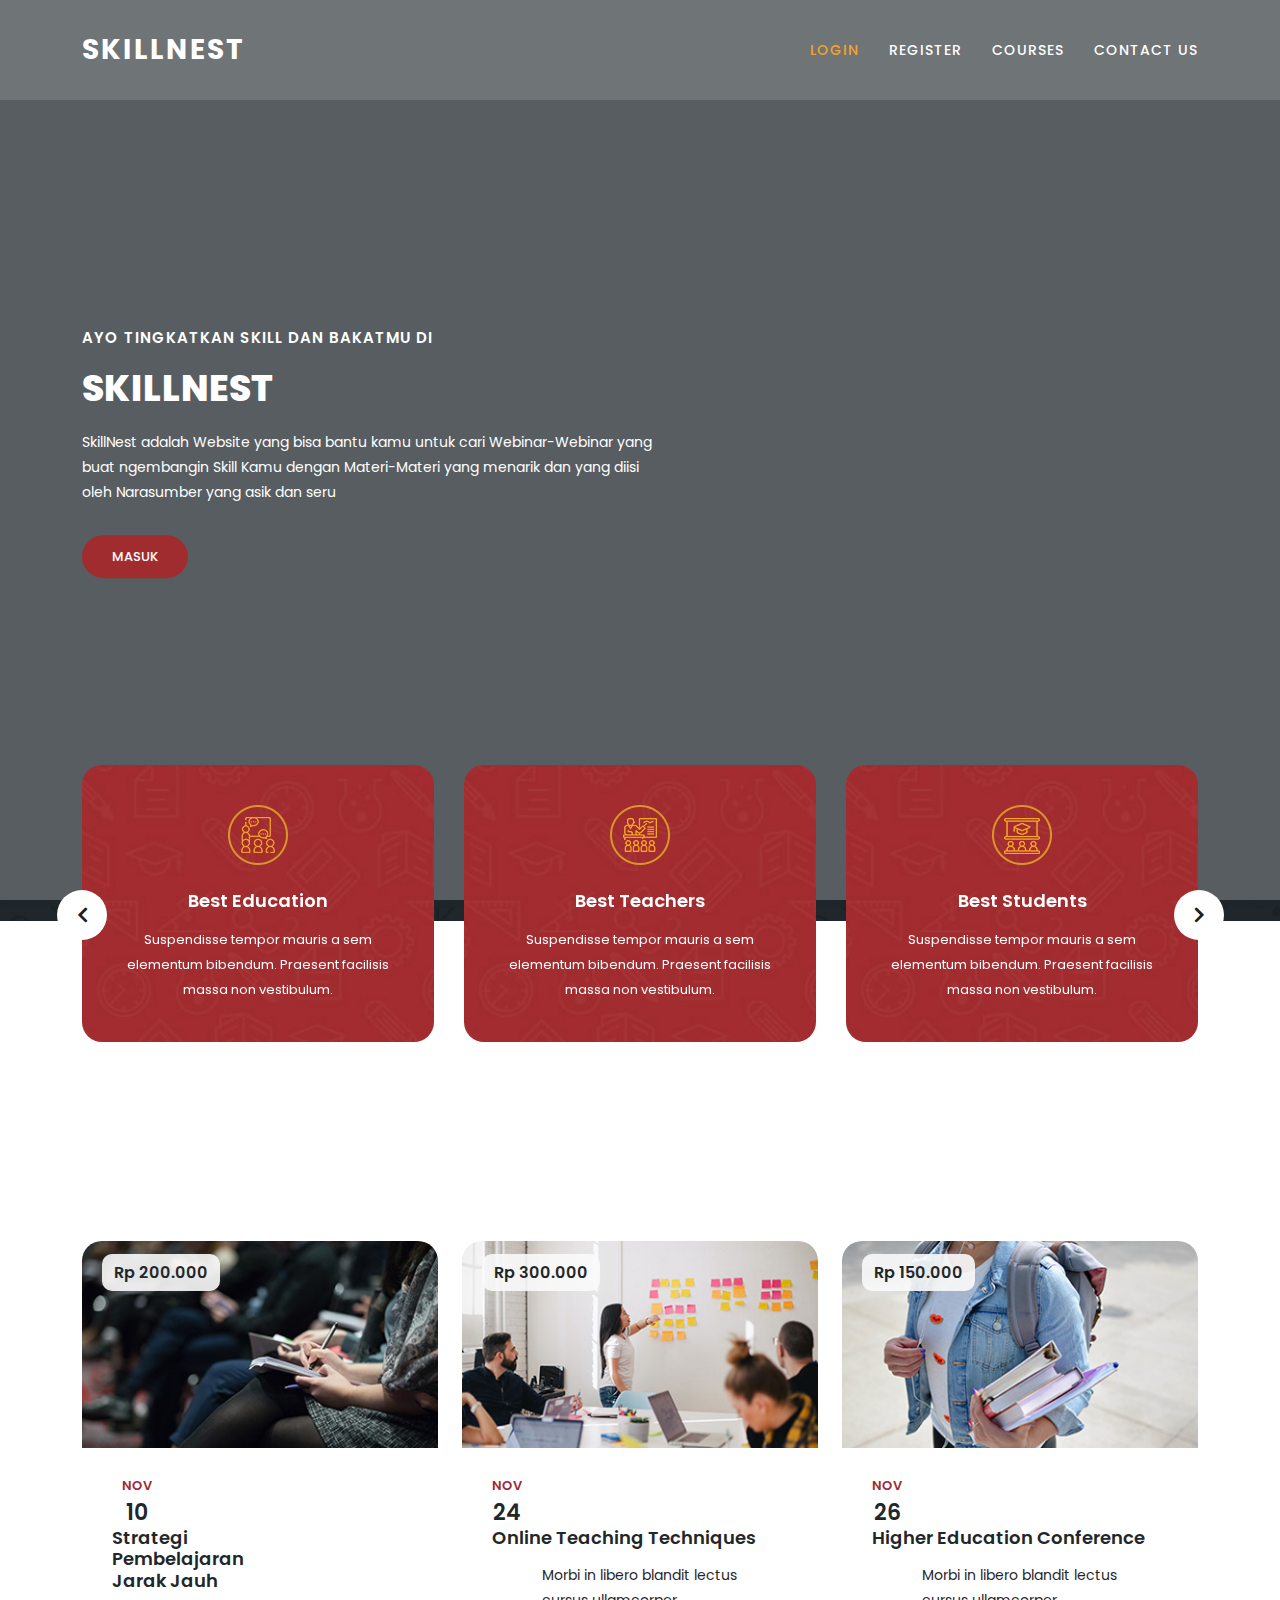
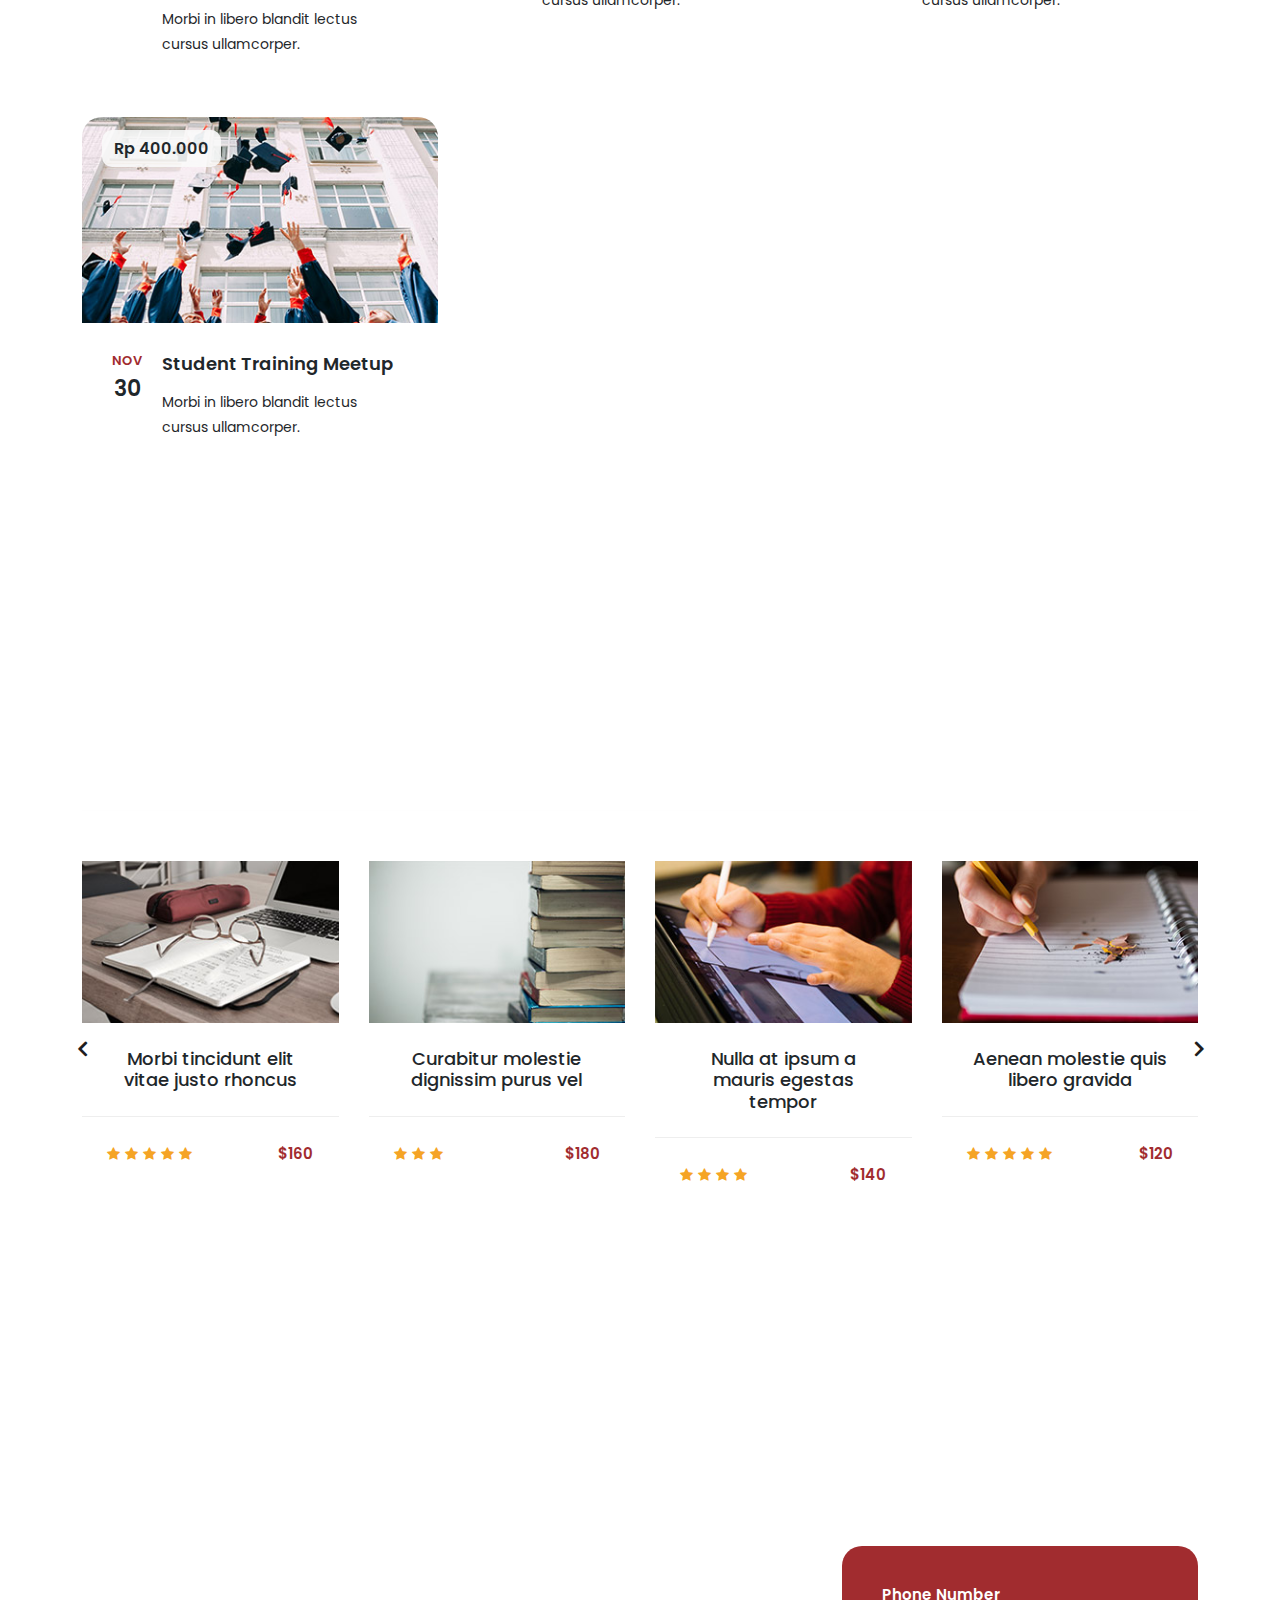
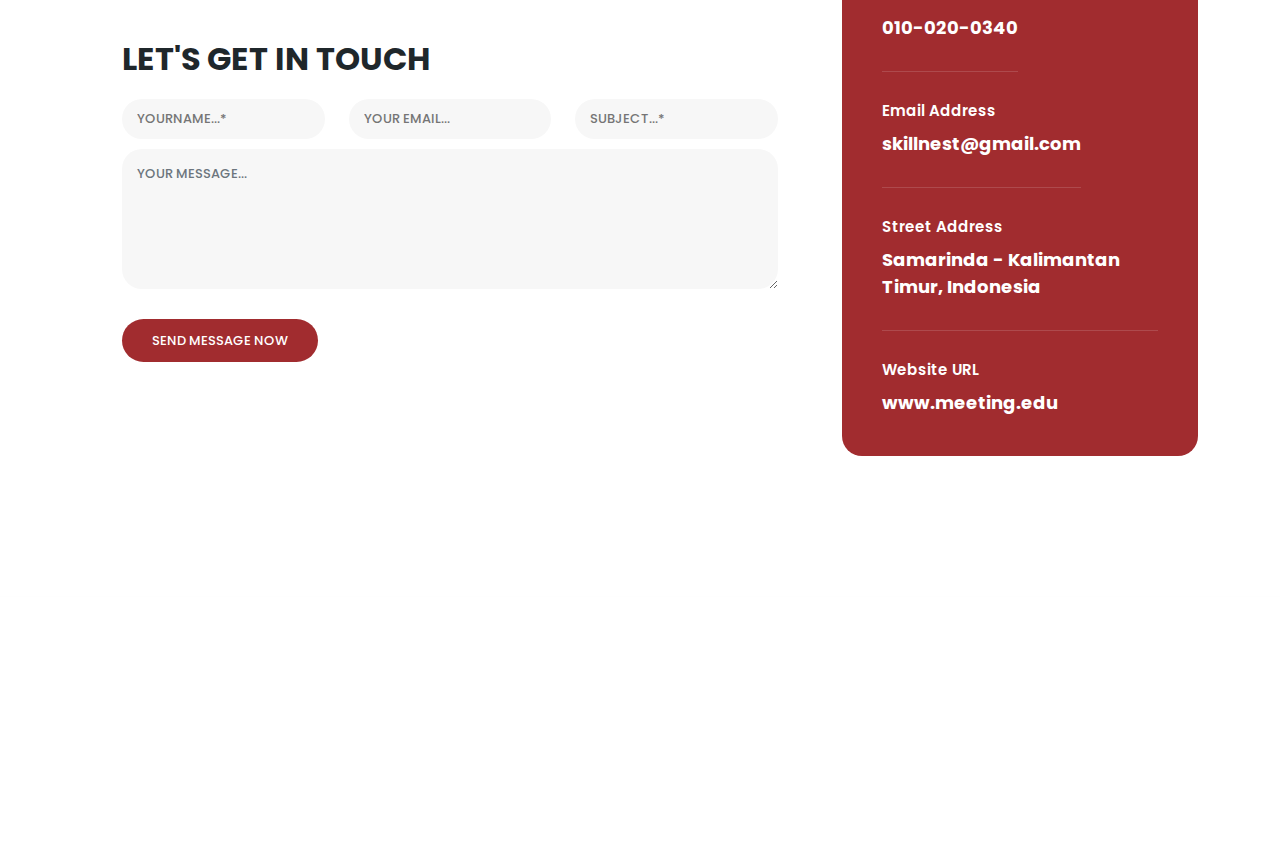
==== commit d2fa02b6: "-" ====
--- a/index.html
+++ b/index.html
@@ -66,9 +66,9 @@
             <div class="row">
               <div class="col-lg-12">
                 <div class="caption">
-              <h6>Selamat Datang di</h6>
+              <h6>Ayo Tingkatkan Skill dan Bakatmu di</h6>
               <h2>SkillNest</h2>
-              <p>Ayo Tingkatkan Skill dan Bakatmu</p>
+              <p>SkillNest adalah Website yang bisa bantu kamu untuk cari Webinar-Webinar yang buat ngembangin Skill Kamu dengan Materi-Materi yang menarik dan yang diisi oleh Narasumber yang asik dan seru</p>
               <div class="main-button-red">
                   <div class="scroll-to-section"><a href="#contact">Masuk</a></div>
               </div>
@@ -161,10 +161,12 @@
                   <a href="meeting-details.html"><img src="assets/images/meeting-01.jpg" alt="New Lecturer Meeting"></a>
                 </div>
                 <div class="down-content">
-                  <div class="date">
+                  <div class="date col-lg-2">
                     <h6>Nov <span>10</span></h6>
                   </div>
-                  <a href="meeting-details.html"><h4>New Lecturers Meeting</h4></a>
+                  <div class="col-lg-6">
+                    <a href="meeting-details.html"><h4>Strategi Pembelajaran Jarak Jauh</h4></a>
+                  </div>
                   <p>Morbi in libero blandit lectus<br>cursus ullamcorper.</p>
                 </div>
               </div>
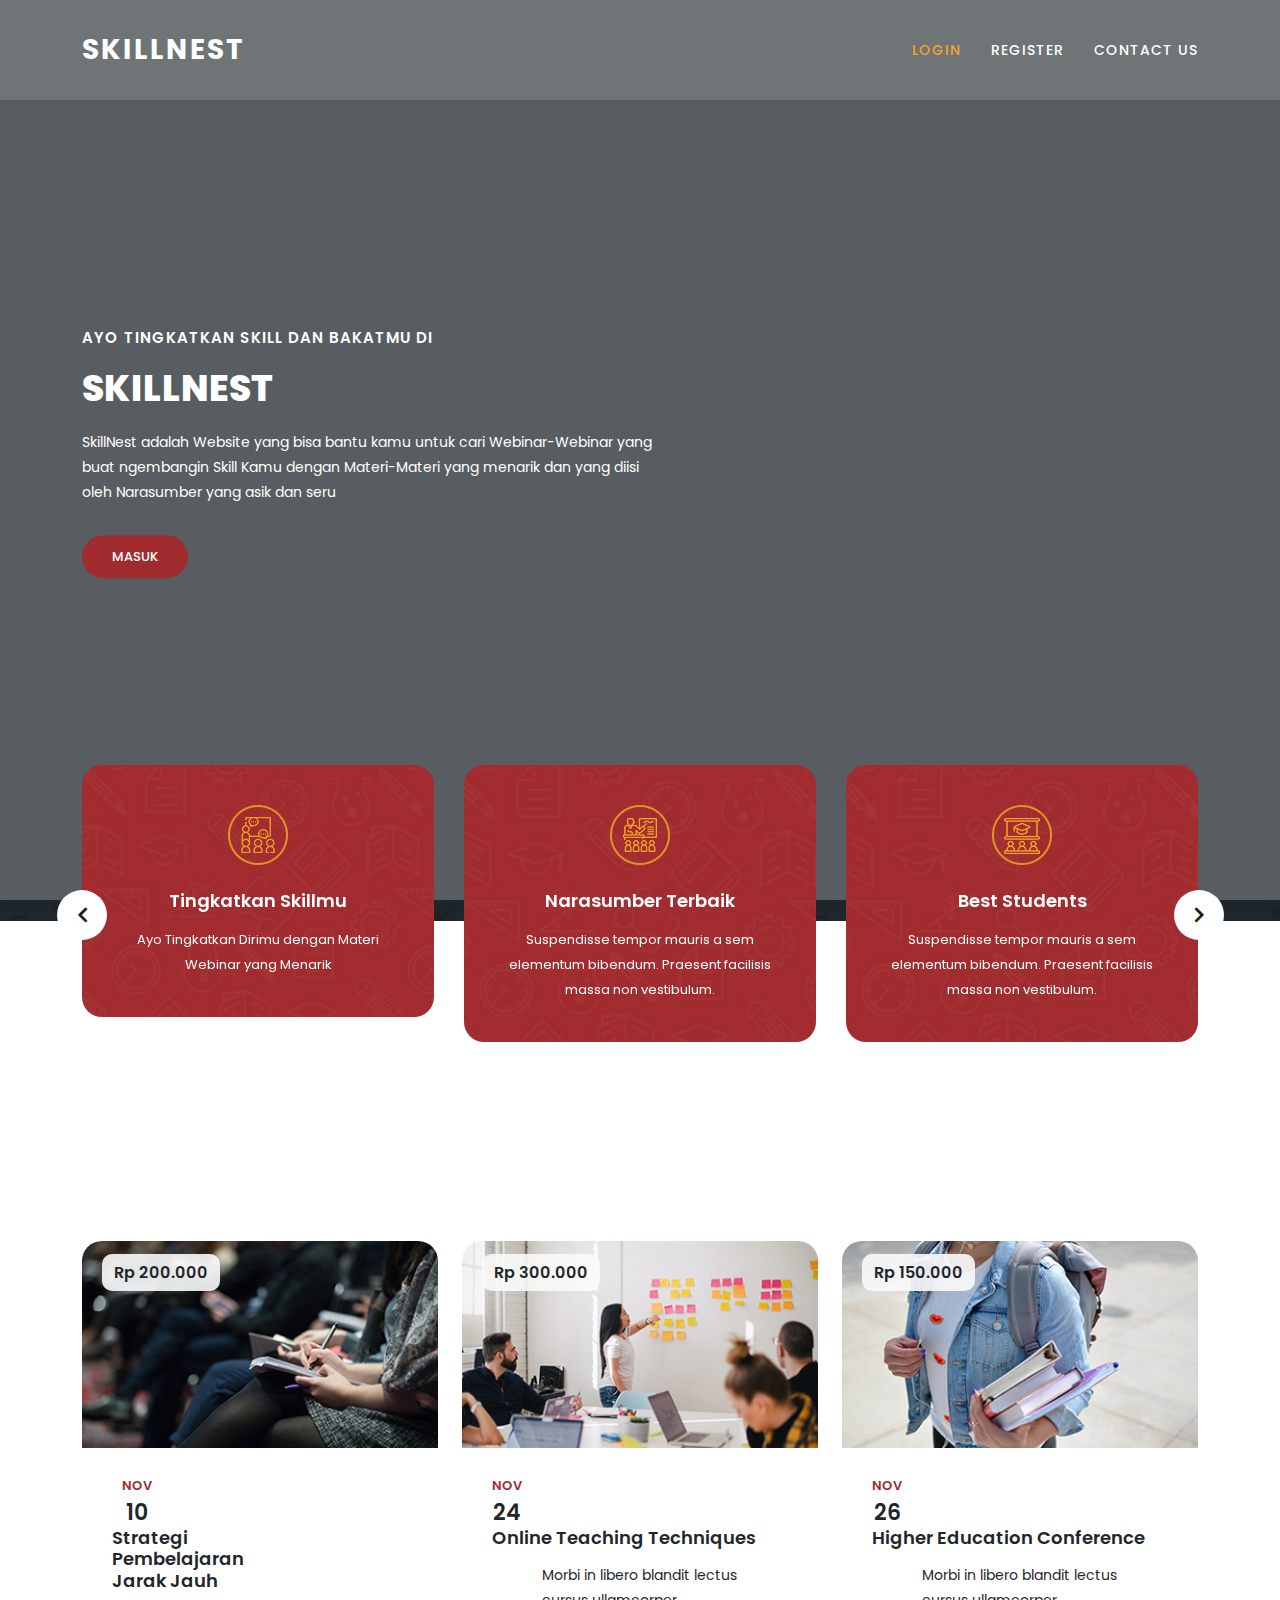
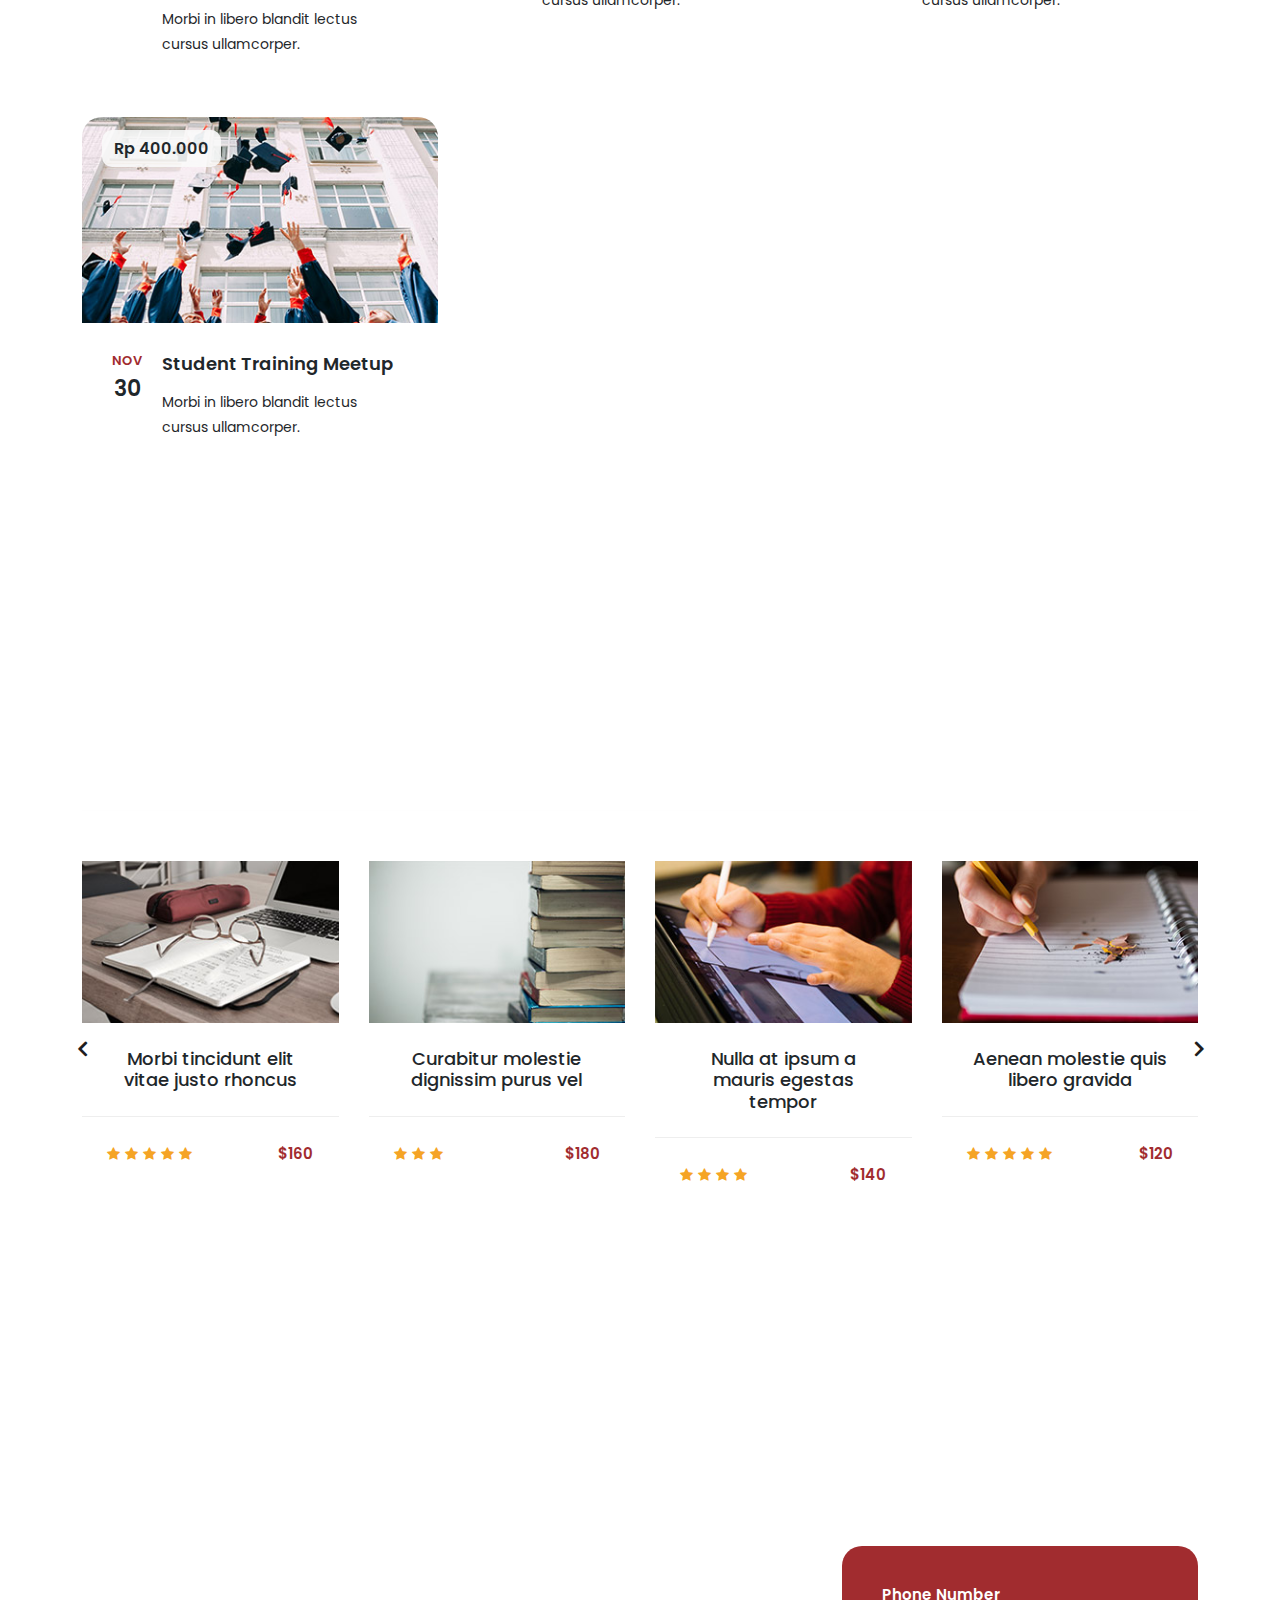
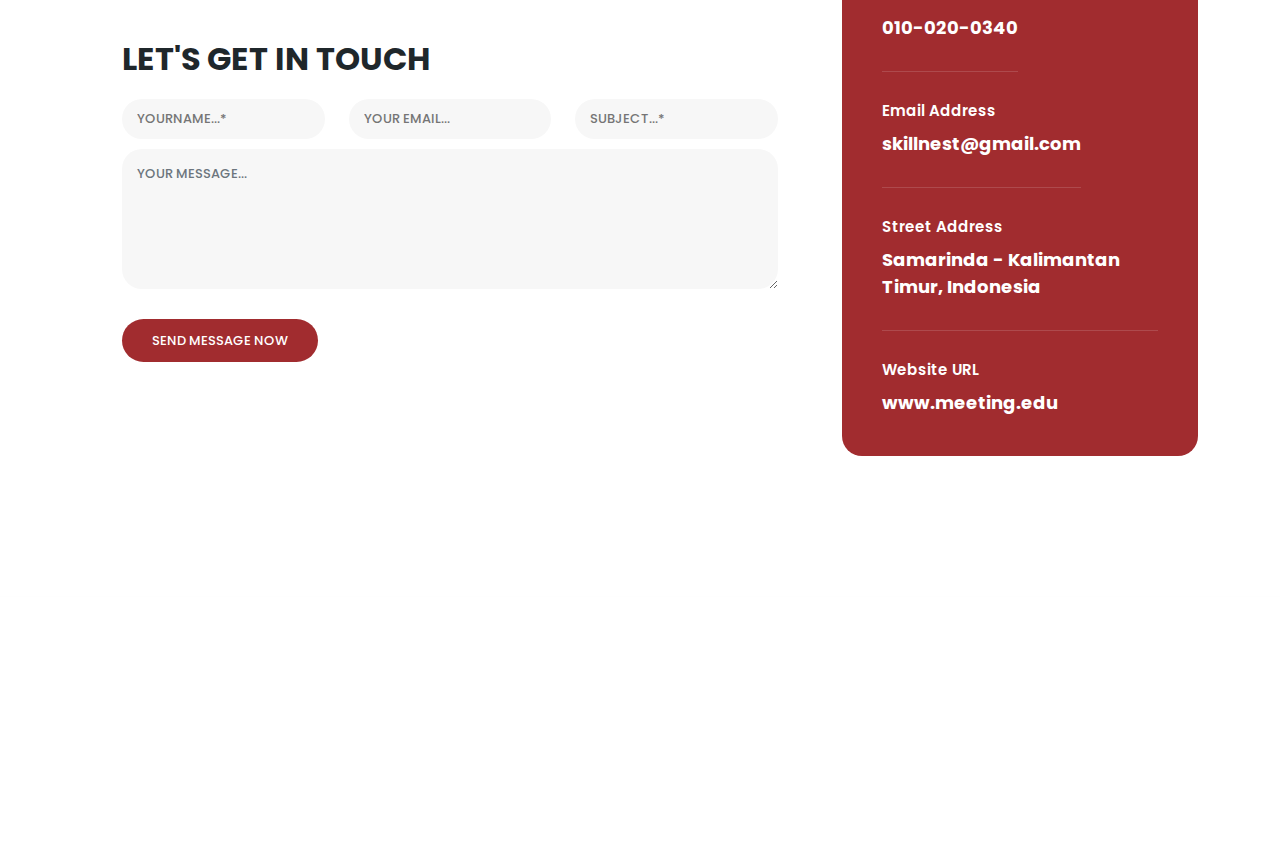
==== commit b56cfab2: "-" ====
--- a/index.html
+++ b/index.html
@@ -41,7 +41,6 @@
                       <ul class="nav">
                           <li class="scroll-to-section"><a href="#top" class="active">Login</a></li>
                           <li class="scroll-to-section"><a href="#apply">Register
-                          <li><a href="meetings.html">Courses</a></li>
                           <li class="scroll-to-section"><a href="#contact">Contact Us</a></li> 
                       </ul>        
                       <a class='menu-trigger'>
@@ -91,8 +90,8 @@
                 <img src="assets/images/service-icon-01.png" alt="">
               </div>
               <div class="down-content">
-                <h4>Best Education</h4>
-                <p>Suspendisse tempor mauris a sem elementum bibendum. Praesent facilisis massa non vestibulum.</p>
+                <h4>Tingkatkan Skillmu</h4>
+                <p>Ayo Tingkatkan Dirimu dengan Materi Webinar yang Menarik </p>
               </div>
             </div>
             
@@ -101,7 +100,7 @@
                 <img src="assets/images/service-icon-02.png" alt="">
               </div>
               <div class="down-content">
-                <h4>Best Teachers</h4>
+                <h4>Narasumber Terbaik</h4>
                 <p>Suspendisse tempor mauris a sem elementum bibendum. Praesent facilisis massa non vestibulum.</p>
               </div>
             </div>
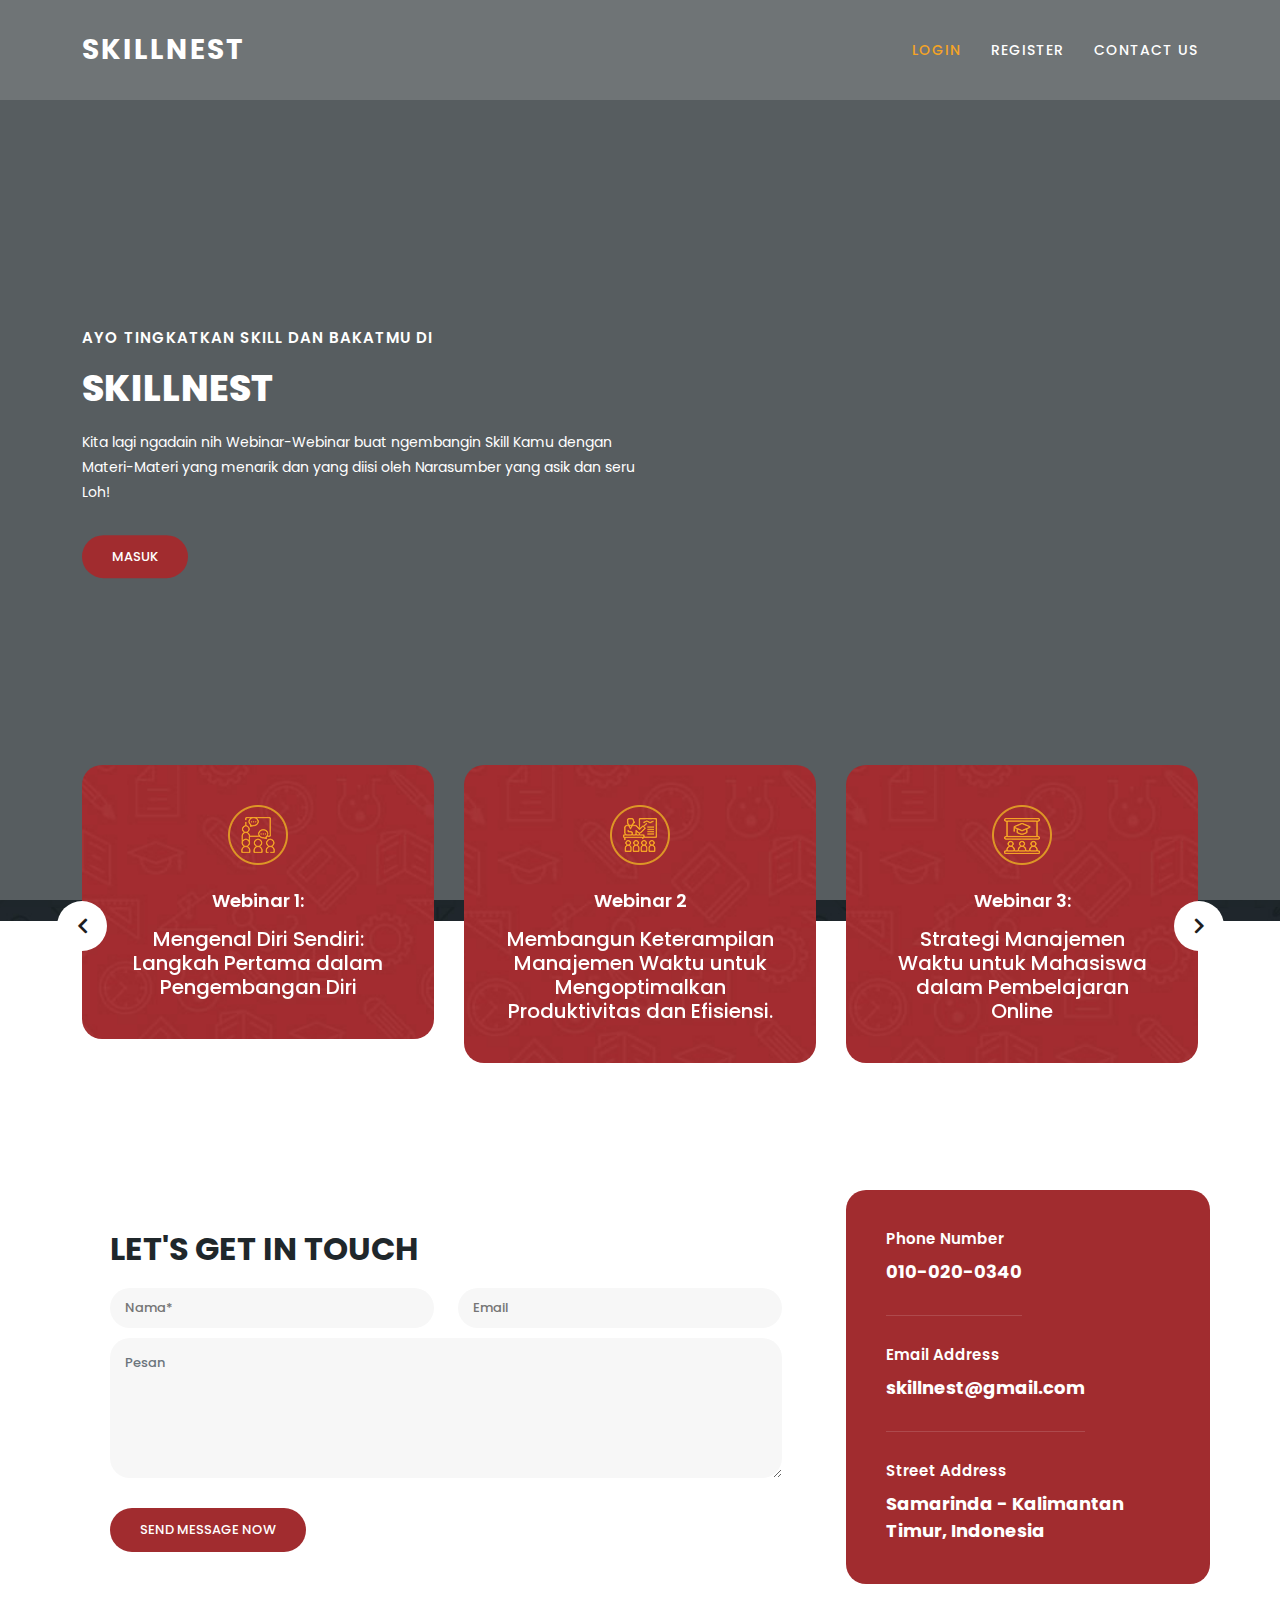
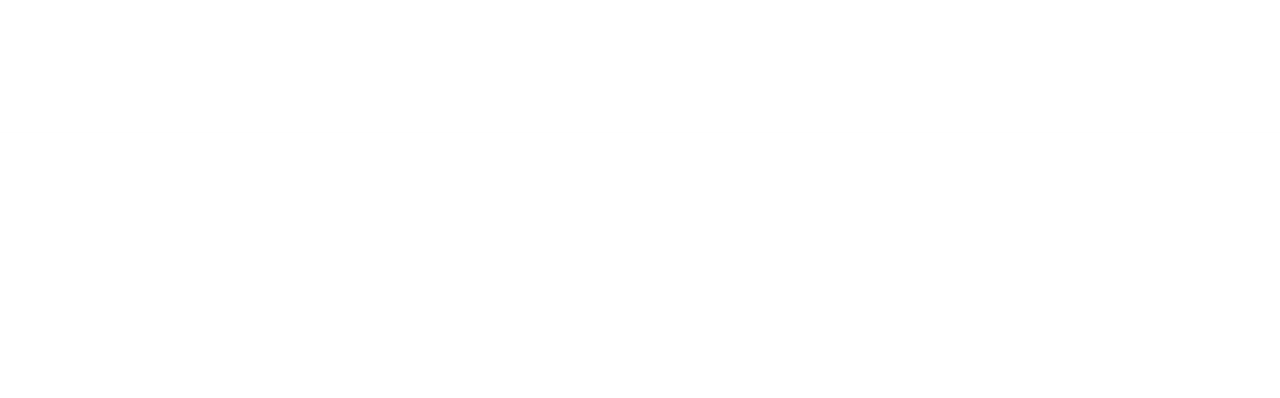
==== commit 767c6a12: "-" ====
--- a/index.html
+++ b/index.html
@@ -67,7 +67,7 @@
                 <div class="caption">
               <h6>Ayo Tingkatkan Skill dan Bakatmu di</h6>
               <h2>SkillNest</h2>
-              <p>SkillNest adalah Website yang bisa bantu kamu untuk cari Webinar-Webinar yang buat ngembangin Skill Kamu dengan Materi-Materi yang menarik dan yang diisi oleh Narasumber yang asik dan seru</p>
+              <p>Kita lagi ngadain nih Webinar-Webinar buat ngembangin Skill Kamu dengan Materi-Materi yang menarik dan yang diisi oleh Narasumber yang asik dan seru Loh!</p>
               <div class="main-button-red">
                   <div class="scroll-to-section"><a href="#contact">Masuk</a></div>
               </div>
@@ -90,8 +90,8 @@
                 <img src="assets/images/service-icon-01.png" alt="">
               </div>
               <div class="down-content">
-                <h4>Tingkatkan Skillmu</h4>
-                <p>Ayo Tingkatkan Dirimu dengan Materi Webinar yang Menarik </p>
+                <h4>Webinar 1:</h4>
+                <h5>Mengenal Diri Sendiri: Langkah Pertama dalam Pengembangan Diri </h5>
               </div>
             </div>
             
@@ -100,8 +100,8 @@
                 <img src="assets/images/service-icon-02.png" alt="">
               </div>
               <div class="down-content">
-                <h4>Narasumber Terbaik</h4>
-                <p>Suspendisse tempor mauris a sem elementum bibendum. Praesent facilisis massa non vestibulum.</p>
+                <h4>Webinar 2</h4>
+                <h5>Membangun Keterampilan Manajemen Waktu untuk Mengoptimalkan Produktivitas dan Efisiensi.</h5>
               </div>
             </div>
             
@@ -110,8 +110,8 @@
                 <img src="assets/images/service-icon-03.png" alt="">
               </div>
               <div class="down-content">
-                <h4>Best Students</h4>
-                <p>Suspendisse tempor mauris a sem elementum bibendum. Praesent facilisis massa non vestibulum.</p>
+                <h4>Webinar 3:</h4>
+                <h5>Strategi Manajemen Waktu untuk Mahasiswa dalam Pembelajaran Online</h5>
               </div>
             </div>
             
@@ -120,8 +120,8 @@
                 <img src="assets/images/service-icon-02.png" alt="">
               </div>
               <div class="down-content">
-                <h4>Online Meeting</h4>
-                <p>Suspendisse tempor mauris a sem elementum bibendum. Praesent facilisis massa non vestibulum.</p>
+                <h4>Webinar 4:</h4>
+                <p>Mengasah Kreativitas: Strategi untuk Meningkatkan Kemampuan Berinovasi dan Memecahkan Masalah</p>
               </div>
             </div>
             
@@ -130,8 +130,8 @@
                 <img src="assets/images/service-icon-03.png" alt="">
               </div>
               <div class="down-content">
-                <h4>Best Networking</h4>
-                <p>Suspendisse tempor mauris a sem elementum bibendum. Praesent facilisis massa non vestibulum.</p>
+                <h4>Webinar 5:</h4>
+                <h5>Mengembangkan Keterampilan Komunikasi dan Kolaborasi dalam Pembelajaran Online</h5>
               </div>
             </div>
             
@@ -141,513 +141,13 @@
     </div>
   </section>
 
-  <section class="upcoming-meetings" id="meetings">
-    <div class="container">
+
+  
+
+  <section class="loginform" id="contact">
+    <div class="container " style="padding: 150px 0 0 0 ;">
       <div class="row">
-        <div class="col-lg-12">
-          <div class="section-heading">
-            <h2>Upcoming Meetings</h2>
-          </div>
-        </div>
-        <div class="col-lg-12">
-          <div class="row">
-            <div class="col-lg-4 ">
-              <div class="meeting-item">
-                <div class="thumb">
-                  <div class="price">
-                    <span>Rp 200.000</span>
-                  </div>
-                  <a href="meeting-details.html"><img src="assets/images/meeting-01.jpg" alt="New Lecturer Meeting"></a>
-                </div>
-                <div class="down-content">
-                  <div class="date col-lg-2">
-                    <h6>Nov <span>10</span></h6>
-                  </div>
-                  <div class="col-lg-6">
-                    <a href="meeting-details.html"><h4>Strategi Pembelajaran Jarak Jauh</h4></a>
-                  </div>
-                  <p>Morbi in libero blandit lectus<br>cursus ullamcorper.</p>
-                </div>
-              </div>
-            </div>
-            <div class="col-lg-4">
-              <div class="meeting-item">
-                <div class="thumb">
-                  <div class="price">
-                    <span>Rp 300.000</span>
-                  </div>
-                  <a href="meeting-details.html"><img src="assets/images/meeting-02.jpg" alt="Online Teaching"></a>
-                </div>
-                <div class="down-content">
-                  <div class="date">
-                    <h6>Nov <span>24</span></h6>
-                  </div>
-                  <a href="meeting-details.html"><h4>Online Teaching Techniques</h4></a>
-                  <p>Morbi in libero blandit lectus<br>cursus ullamcorper.</p>
-                </div>
-              </div>
-            </div>
-            <div class="col-lg-4">
-              <div class="meeting-item">
-                <div class="thumb">
-                  <div class="price">
-                    <span>Rp 150.000</span>
-                  </div>
-                  <a href="meeting-details.html"><img src="assets/images/meeting-03.jpg" alt="Higher Education"></a>
-                </div>
-                <div class="down-content">
-                  <div class="date">
-                    <h6>Nov <span>26</span></h6>
-                  </div>
-                  <a href="meeting-details.html"><h4>Higher Education Conference</h4></a>
-                  <p>Morbi in libero blandit lectus<br>cursus ullamcorper.</p>
-                </div>
-              </div>
-            </div>
-            <div class="col-lg-4
-            ">
-              <div class="meeting-item">
-                <div class="thumb">
-                  <div class="price">
-                    <span>Rp 400.000</span>
-                  </div>
-                  <a href="meeting-details.html"><img src="assets/images/meeting-04.jpg" alt="Student Training"></a>
-                </div>
-                <div class="down-content">
-                  <div class="date">
-                    <h6>Nov <span>30</span></h6>
-                  </div>
-                  <a href="meeting-details.html"><h4>Student Training Meetup</h4></a>
-                  <p>Morbi in libero blandit lectus<br>cursus ullamcorper.</p>
-                </div>
-              </div>
-            </div>
-          </div>
-        </div>
-      </div>
-    </div>
-  </section>
-
-  <!-- <section class="apply-now" id="apply">
-  <div class="container">
-      <div class="row">
-        <div class="col-lg-6 align-self-center">
-          <div class="row">
-            <div class="col-lg-12">
-              <div class="item">
-                <h3>APPLY FOR BACHELOR DEGREE</h3>
-                <p>You are allowed to use this edu meeting CSS template for your school or university or business. You can feel free to modify or edit this layout.</p>
-                <div class="main-button-red">
-                  <div class="scroll-to-section"><a href="#contact">Join Us Now!</a></div>
-              </div>
-              </div>
-            </div>
-            <div class="col-lg-12">
-              <div class="item">
-                <h3>APPLY FOR BACHELOR DEGREE</h3>
-                <p>You are not allowed to redistribute the template ZIP file on any other template website. Please contact us for more information.</p>
-                <div class="main-button-yellow">
-                  <div class="scroll-to-section"><a href="#contact">Join Us Now!</a></div>
-              </div>
-              </div>
-            </div>
-          </div>
-        </div>
-        <div class="col-lg-6">
-          <div class="accordions is-first-expanded">
-            <article class="accordion">
-                <div class="accordion-head">
-                    <span>About Edu Meeting HTML Template</span>
-                    <span class="icon">
-                        <i class="icon fa fa-chevron-right"></i>
-                    </span>
-                </div>
-                <div class="accordion-body">
-                    <div class="content">
-                        <p>If you want to get the latest collection of HTML CSS templates for your websites, you may visit <a rel="nofollow" href="https://www.toocss.com/" target="_blank">Too CSS website</a>. If you need a working contact form script, please visit <a href="https://templatemo.com/contact" target="_parent">our contact page</a> for more info.</p>
-                    </div>
-                </div>
-            </article>
-            <article class="accordion">
-                <div class="accordion-head">
-                    <span>HTML CSS Bootstrap Layout</span>
-                    <span class="icon">
-                        <i class="icon fa fa-chevron-right"></i>
-                    </span>
-                </div>
-                <div class="accordion-body">
-                    <div class="content">
-                        <p>Etiam posuere metus orci, vel consectetur elit imperdiet eu. Cras ipsum magna, maximus at semper sit amet, eleifend eget neque. Nunc facilisis quam purus, sed vulputate augue interdum vitae. Aliquam a elit massa.<br><br>
-                        Nulla malesuada elit lacus, ac ultricies massa varius sed. Etiam eu metus eget nibh consequat aliquet. Proin fringilla, quam at euismod porttitor, odio odio tempus ligula, ut feugiat ex erat nec mauris. Donec viverra velit eget lectus sollicitudin tincidunt.</p>
-                    </div>
-                </div>
-            </article>
-            <article class="accordion">
-                <div class="accordion-head">
-                    <span>Please tell your friends</span>
-                    <span class="icon">
-                        <i class="icon fa fa-chevron-right"></i>
-                    </span>
-                </div>
-                <div class="accordion-body">
-                    <div class="content">
-                        <p>Ut vehicula mauris est, sed sodales justo rhoncus eu. Morbi porttitor quam velit, at ullamcorper justo suscipit sit amet. Quisque at suscipit mi, non efficitur velit.<br><br>
-                        Cras et tortor semper, placerat eros sit amet, porta est. Mauris porttitor sapien et quam volutpat luctus. Nullam sodales ipsum ac neque ultricies varius.</p>
-                    </div>
-                </div>
-            </article>
-            <article class="accordion last-accordion">
-                <div class="accordion-head">
-                    <span>Share this to your colleagues</span>
-                    <span class="icon">
-                        <i class="icon fa fa-chevron-right"></i>
-                    </span>
-                </div>
-                <div class="accordion-body">
-                    <div class="content">
-                        <p>Maecenas suscipit enim libero, vel lobortis justo condimentum id. Interdum et malesuada fames ac ante ipsum primis in faucibus.<br><br>
-                        Sed eleifend metus sit amet magna tristique, posuere laoreet arcu semper. Nulla pellentesque ut tortor sit amet maximus. In eu libero ullamcorper, semper nisi quis, convallis nisi.</p>
-                    </div>
-                </div>
-            </article>
-        </div>
-        </div>
-      </div>
-    </div>
-  </section> -->
-
-  <section class="our-courses" id="courses">
-    <div class="container">
-      <div class="row">
-        <div class="col-lg-12">
-          <div class="section-heading">
-            <h2>Our Popular Courses</h2>
-          </div>
-        </div>
-        <div class="col-lg-12">
-          <div class="owl-courses-item owl-carousel">
-            <div class="item">
-              <img src="assets/images/course-01.jpg" alt="Course One">
-              <div class="down-content">
-                <h4>Morbi tincidunt elit vitae justo rhoncus</h4>
-                <div class="info">
-                  <div class="row">
-                    <div class="col-8">
-                      <ul>
-                        <li><i class="fa fa-star"></i></li>
-                        <li><i class="fa fa-star"></i></li>
-                        <li><i class="fa fa-star"></i></li>
-                        <li><i class="fa fa-star"></i></li>
-                        <li><i class="fa fa-star"></i></li>
-                      </ul>
-                    </div>
-                    <div class="col-4">
-                       <span>$160</span>
-                    </div>
-                  </div>
-                </div>
-              </div>
-            </div>
-            <div class="item">
-              <img src="assets/images/course-02.jpg" alt="Course Two">
-              <div class="down-content">
-                <h4>Curabitur molestie dignissim purus vel</h4>
-                <div class="info">
-                  <div class="row">
-                    <div class="col-8">
-                      <ul>
-                        <li><i class="fa fa-star"></i></li>
-                        <li><i class="fa fa-star"></i></li>
-                        <li><i class="fa fa-star"></i></li>
-                      </ul>
-                    </div>
-                    <div class="col-4">
-                       <span>$180</span>
-                    </div>
-                  </div>
-                </div>
-              </div>
-            </div>
-            <div class="item">
-              <img src="assets/images/course-03.jpg" alt="">
-              <div class="down-content">
-                <h4>Nulla at ipsum a mauris egestas tempor</h4>
-                <div class="info">
-                  <div class="row">
-                    <div class="col-8">
-                      <ul>
-                        <li><i class="fa fa-star"></i></li>
-                        <li><i class="fa fa-star"></i></li>
-                        <li><i class="fa fa-star"></i></li>
-                        <li><i class="fa fa-star"></i></li>
-                      </ul>
-                    </div>
-                    <div class="col-4">
-                       <span>$140</span>
-                    </div>
-                  </div>
-                </div>
-              </div>
-            </div>
-            <div class="item">
-              <img src="assets/images/course-04.jpg" alt="">
-              <div class="down-content">
-                <h4>Aenean molestie quis libero gravida</h4>
-                <div class="info">
-                  <div class="row">
-                    <div class="col-8">
-                      <ul>
-                        <li><i class="fa fa-star"></i></li>
-                        <li><i class="fa fa-star"></i></li>
-                        <li><i class="fa fa-star"></i></li>
-                        <li><i class="fa fa-star"></i></li>
-                        <li><i class="fa fa-star"></i></li>
-                      </ul>
-                    </div>
-                    <div class="col-4">
-                       <span>$120</span>
-                    </div>
-                  </div>
-                </div>
-              </div>
-            </div>
-            <div class="item">
-              <img src="assets/images/course-01.jpg" alt="">
-              <div class="down-content">
-                <h4>Lorem ipsum dolor sit amet adipiscing elit</h4>
-                <div class="info">
-                  <div class="row">
-                    <div class="col-8">
-                      <ul>
-                        <li><i class="fa fa-star"></i></li>
-                        <li><i class="fa fa-star"></i></li>
-                        <li><i class="fa fa-star"></i></li>
-                        <li><i class="fa fa-star"></i></li>
-                        <li><i class="fa fa-star"></i></li>
-                      </ul>
-                    </div>
-                    <div class="col-4">
-                       <span>$250</span>
-                    </div>
-                  </div>
-                </div>
-              </div>
-            </div>
-            <div class="item">
-              <img src="assets/images/course-02.jpg" alt="">
-              <div class="down-content">
-                <h4>TemplateMo is the best website for Free CSS</h4>
-                <div class="info">
-                  <div class="row">
-                    <div class="col-8">
-                      <ul>
-                        <li><i class="fa fa-star"></i></li>
-                        <li><i class="fa fa-star"></i></li>
-                        <li><i class="fa fa-star"></i></li>
-                        <li><i class="fa fa-star"></i></li>
-                        <li><i class="fa fa-star"></i></li>
-                      </ul>
-                    </div>
-                    <div class="col-4">
-                       <span>$270</span>
-                    </div>
-                  </div>
-                </div>
-              </div>
-            </div>
-            <div class="item">
-              <img src="assets/images/course-03.jpg" alt="">
-              <div class="down-content">
-                <h4>Web Design Templates at your finger tips</h4>
-                <div class="info">
-                  <div class="row">
-                    <div class="col-8">
-                      <ul>
-                        <li><i class="fa fa-star"></i></li>
-                        <li><i class="fa fa-star"></i></li>
-                        <li><i class="fa fa-star"></i></li>
-                        <li><i class="fa fa-star"></i></li>
-                        <li><i class="fa fa-star"></i></li>
-                      </ul>
-                    </div>
-                    <div class="col-4">
-                       <span>$340</span>
-                    </div>
-                  </div>
-                </div>
-              </div>
-            </div>
-            <div class="item">
-              <img src="assets/images/course-04.jpg" alt="">
-              <div class="down-content">
-                <h4>Please visit our website again</h4>
-                <div class="info">
-                  <div class="row">
-                    <div class="col-8">
-                      <ul>
-                        <li><i class="fa fa-star"></i></li>
-                        <li><i class="fa fa-star"></i></li>
-                        <li><i class="fa fa-star"></i></li>
-                        <li><i class="fa fa-star"></i></li>
-                        <li><i class="fa fa-star"></i></li>
-                      </ul>
-                    </div>
-                    <div class="col-4">
-                       <span>$360</span>
-                    </div>
-                  </div>
-                </div>
-              </div>
-            </div>
-            <div class="item">
-              <img src="assets/images/course-01.jpg" alt="">
-              <div class="down-content">
-                <h4>Responsive HTML Templates for you</h4>
-                <div class="info">
-                  <div class="row">
-                    <div class="col-8">
-                      <ul>
-                        <li><i class="fa fa-star"></i></li>
-                        <li><i class="fa fa-star"></i></li>
-                        <li><i class="fa fa-star"></i></li>
-                        <li><i class="fa fa-star"></i></li>
-                        <li><i class="fa fa-star"></i></li>
-                      </ul>
-                    </div>
-                    <div class="col-4">
-                       <span>$400</span>
-                    </div>
-                  </div>
-                </div>
-              </div>
-            </div>
-            <div class="item">
-              <img src="assets/images/course-02.jpg" alt="">
-              <div class="down-content">
-                <h4>Download Free CSS Layouts for your business</h4>
-                <div class="info">
-                  <div class="row">
-                    <div class="col-8">
-                      <ul>
-                        <li><i class="fa fa-star"></i></li>
-                        <li><i class="fa fa-star"></i></li>
-                        <li><i class="fa fa-star"></i></li>
-                        <li><i class="fa fa-star"></i></li>
-                        <li><i class="fa fa-star"></i></li>
-                      </ul>
-                    </div>
-                    <div class="col-4">
-                       <span>$430</span>
-                    </div>
-                  </div>
-                </div>
-              </div>
-            </div>
-            <div class="item">
-              <img src="assets/images/course-03.jpg" alt="">
-              <div class="down-content">
-                <h4>Morbi in libero blandit lectus cursus</h4>
-                <div class="info">
-                  <div class="row">
-                    <div class="col-8">
-                      <ul>
-                        <li><i class="fa fa-star"></i></li>
-                        <li><i class="fa fa-star"></i></li>
-                        <li><i class="fa fa-star"></i></li>
-                        <li><i class="fa fa-star"></i></li>
-                        <li><i class="fa fa-star"></i></li>
-                      </ul>
-                    </div>
-                    <div class="col-4">
-                       <span>$480</span>
-                    </div>
-                  </div>
-                </div>
-              </div>
-            </div>
-            <div class="item">
-              <img src="assets/images/course-04.jpg" alt="">
-              <div class="down-content">
-                <h4>Curabitur molestie dignissim purus</h4>
-                <div class="info">
-                  <div class="row">
-                    <div class="col-8">
-                      <ul>
-                        <li><i class="fa fa-star"></i></li>
-                        <li><i class="fa fa-star"></i></li>
-                        <li><i class="fa fa-star"></i></li>
-                        <li><i class="fa fa-star"></i></li>
-                        <li><i class="fa fa-star"></i></li>
-                      </ul>
-                    </div>
-                    <div class="col-4">
-                       <span>$560</span>
-                    </div>
-                  </div>
-                </div>
-              </div>
-            </div>
-          </div>
-        </div>
-      </div>
-    </div>
-  </section>
-
-  <!-- <section class="our-facts">
-    <div class="container">
-      <div class="row">
-        <div class="col-lg-6">
-          <div class="row">
-            <div class="col-lg-12">
-              <h2>A Few Facts About Our University</h2>
-            </div>
-            <div class="col-lg-6">
-              <div class="row">
-                <div class="col-12">
-                  <div class="count-area-content percentage">
-                    <div class="count-digit">94</div>
-                    <div class="count-title">Succesed Students</div>
-                  </div>
-                </div>
-                <div class="col-12">
-                  <div class="count-area-content">
-                    <div class="count-digit">126</div>
-                    <div class="count-title">Current Teachers</div>
-                  </div>
-                </div>
-              </div>
-            </div>
-            <div class="col-lg-6">
-              <div class="row">
-                <div class="col-12">
-                  <div class="count-area-content new-students">
-                    <div class="count-digit">2345</div>
-                    <div class="count-title">New Students</div>
-                  </div>
-                </div> 
-                <div class="col-12">
-                  <div class="count-area-content">
-                    <div class="count-digit">32</div>
-                    <div class="count-title">Awards</div>
-                  </div>
-                </div>
-              </div>
-            </div>
-          </div>
-        </div> 
-        <div class="col-lg-6 align-self-center">
-          <div class="video">
-            <a href="https://www.youtube.com/watch?v=HndV87XpkWg" target="_blank"><img src="assets/images/play-icon.png" alt=""></a>
-          </div>
-        </div>
-      </div>
-    </div>
-  </section> -->
-
-  <section class="loginform" id="contact">
-    <div class="container">
-      <div class="row">
-        <div class="col-lg-8 align-self-center">
+        <div class="col-lg-8 align-self-center ">
           <div class="row">
             <div class="col-lg-12">
               <form id="contact" action="" method="post">
@@ -655,24 +155,19 @@
                   <div class="col-lg-12">
                     <h2>Let's get in touch</h2>
                   </div>
-                  <div class="col-lg-4">
-                    <fieldset>
-                      <input name="name" type="text" id="name" placeholder="YOURNAME...*" required="">
+                  <div class="col-lg-6">
+                    <fieldset>
+                      <input name="name" type="text" id="name" placeholder="Nama*" required="">
                     </fieldset>
                   </div>
-                  <div class="col-lg-4">
-                    <fieldset>
-                    <input name="email" type="text" id="email" pattern="[^ @]*@[^ @]*" placeholder="YOUR EMAIL..." required="">
+                  <div class="col-lg-6">
+                    <fieldset>
+                    <input name="email" type="text" id="email" pattern="[^ @]*@[^ @]*" placeholder="Email" required="">
                   </fieldset>
                   </div>
-                  <div class="col-lg-4">
-                    <fieldset>
-                      <input name="subject" type="text" id="subject" placeholder="SUBJECT...*" required="">
-                    </fieldset>
-                  </div>
                   <div class="col-lg-12">
                     <fieldset>
-                      <textarea name="message" type="text" class="form-control" id="message" placeholder="YOUR MESSAGE..." required=""></textarea>
+                      <textarea name="message" type="text" class="form-control" id="message" placeholder="Pesan" required=""></textarea>
                     </fieldset>
                   </div>
                   <div class="col-lg-12">
@@ -700,10 +195,6 @@
                 <h6>Street Address</h6>
                 <span>Samarinda - Kalimantan Timur, Indonesia</span>
               </li>
-              <li>
-                <h6>Website URL</h6>
-                <span>www.meeting.edu</span>
-              </li>
             </ul>
           </div>
         </div>
